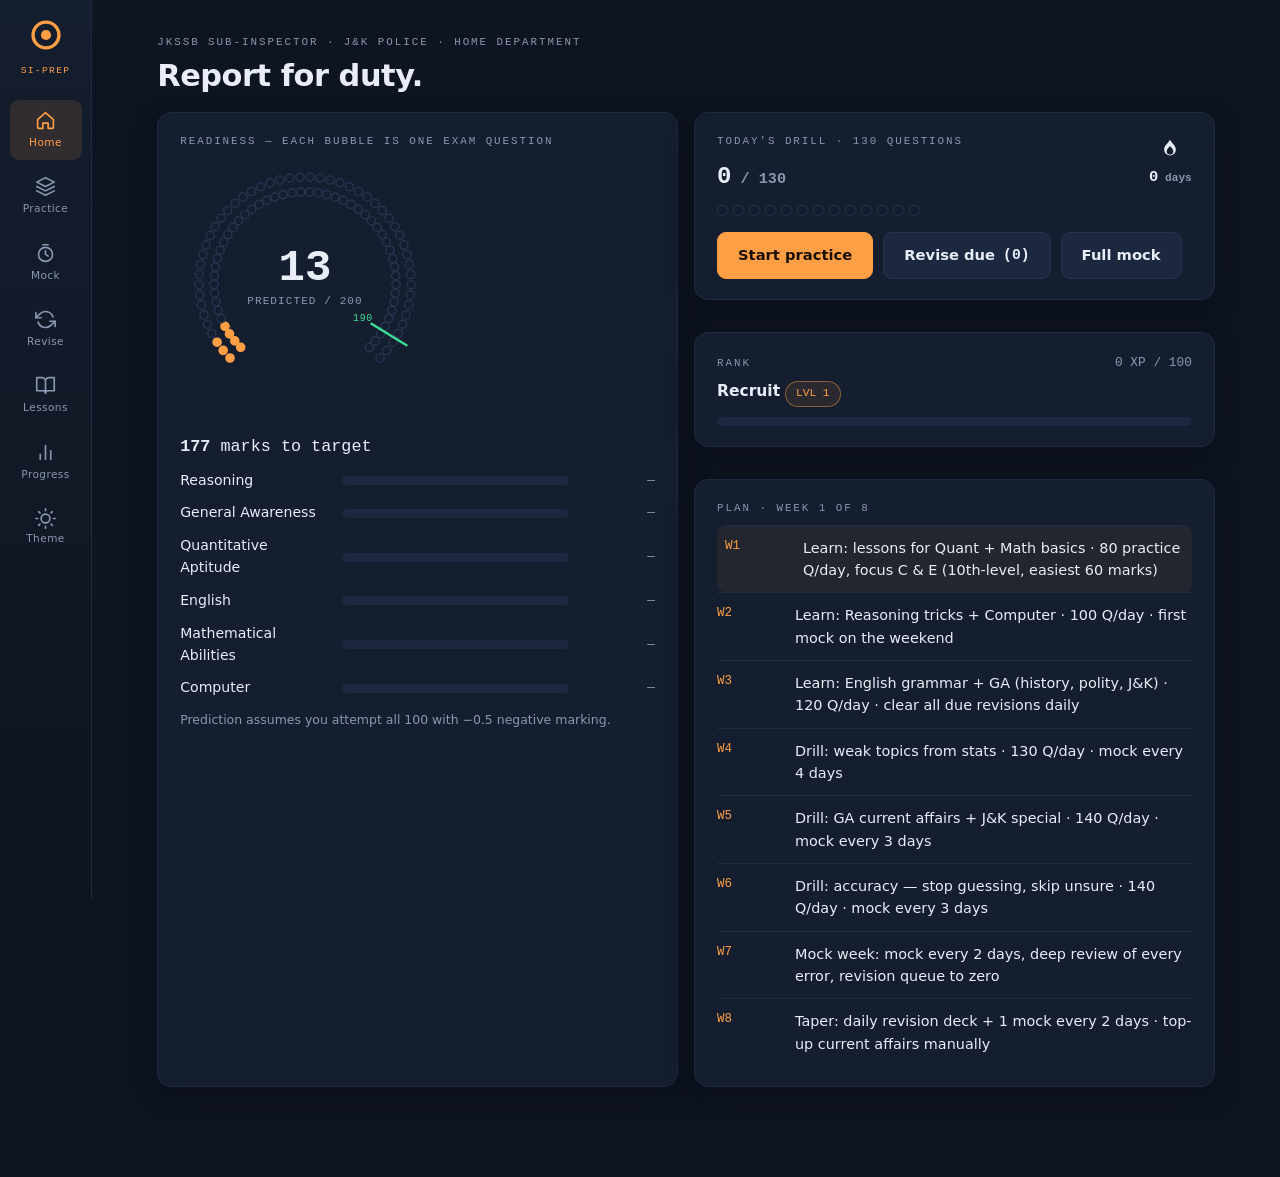
==== app/index.html @ d15f90d7 "feat: initialize SI-Prep exam platform with spaced-repetition engine, taxonomy-based syllabus struct" ====
<!DOCTYPE html>
<html lang="en" data-theme="dark">
<head>
<meta charset="UTF-8">
<meta name="viewport" content="width=device-width, initial-scale=1.0">
<title>SI-Prep · JKSSB Sub-Inspector Trainer</title>
<link rel="icon" href="data:image/svg+xml,<svg xmlns='http://www.w3.org/2000/svg' viewBox='0 0 100 100'><circle cx='50' cy='50' r='40' fill='none' stroke='%23FF9F45' stroke-width='12'/><circle cx='50' cy='50' r='16' fill='%23FF9F45'/></svg>">
<link rel="stylesheet" href="css/app.css">
</head>
<body>

<div id="app-root">
  <!-- Left rail (desktop) / bottom bar (mobile) -->
  <nav id="rail" aria-label="Main">
    <div class="rail-brand" title="SI-Prep">
      <svg viewBox="0 0 100 100" class="brand-mark" aria-hidden="true">
        <circle cx="50" cy="50" r="38" fill="none" stroke="currentColor" stroke-width="10"/>
        <circle cx="50" cy="50" r="15" fill="currentColor"/>
      </svg>
      <span class="rail-brand-name">SI-Prep</span>
    </div>
    <a href="#/" data-nav="dash" class="rail-link" aria-label="Dashboard">
      <svg viewBox="0 0 24 24"><path d="M3 11 12 3l9 8v9a1 1 0 0 1-1 1h-5v-6h-6v6H4a1 1 0 0 1-1-1z"/></svg>
      <span>Home</span>
    </a>
    <a href="#/practice" data-nav="practice" class="rail-link" aria-label="Practice">
      <svg viewBox="0 0 24 24"><path d="M12 2 2 7l10 5 10-5zM2 17l10 5 10-5M2 12l10 5 10-5"/></svg>
      <span>Practice</span>
    </a>
    <a href="#/mock" data-nav="mock" class="rail-link" aria-label="Mock exam">
      <svg viewBox="0 0 24 24"><circle cx="12" cy="13" r="8"/><path d="M12 9v4l3 2M9 2h6"/></svg>
      <span>Mock</span>
    </a>
    <a href="#/revise" data-nav="revise" class="rail-link" aria-label="Revise">
      <svg viewBox="0 0 24 24"><path d="M1 4v6h6M23 20v-6h-6"/><path d="M20.5 9A9 9 0 0 0 5.6 5.6L1 10m22 4-4.6 4.4A9 9 0 0 1 3.5 15"/></svg>
      <span>Revise</span>
      <em id="rail-due-badge" class="rail-badge" hidden></em>
    </a>
    <a href="#/lessons" data-nav="lessons" class="rail-link" aria-label="Lessons">
      <svg viewBox="0 0 24 24"><path d="M2 3h6a4 4 0 0 1 4 4v14a3 3 0 0 0-3-3H2zM22 3h-6a4 4 0 0 0-4 4v14a3 3 0 0 1 3-3h7z"/></svg>
      <span>Lessons</span>
    </a>
    <a href="#/stats" data-nav="stats" class="rail-link" aria-label="Progress">
      <svg viewBox="0 0 24 24"><path d="M18 20V10M12 20V4M6 20v-6"/></svg>
      <span>Progress</span>
    </a>
    <button id="theme-toggle" class="rail-link rail-btn" aria-label="Toggle theme">
      <svg viewBox="0 0 24 24"><circle cx="12" cy="12" r="5"/><path d="M12 1v2m0 18v2M4.2 4.2l1.4 1.4m12.8 12.8 1.4 1.4M1 12h2m18 0h2M4.2 19.8l1.4-1.4M18.4 5.6l1.4-1.4"/></svg>
      <span>Theme</span>
    </button>
  </nav>

  <main id="view" tabindex="-1"></main>
</div>

<div id="toast-holder" aria-live="polite"></div>

<!-- Data (question banks register into window.BANK) -->
<script src="data/taxonomy.js"></script>
<script src="data/bank-reasoning.js"></script>
<script src="data/bank-ga.js"></script>
<script src="data/bank-quant.js"></script>
<script src="data/bank-english.js"></script>
<script src="data/bank-math.js"></script>
<script src="data/bank-computer.js"></script>
<script src="data/lessons-data.js"></script>

<!-- Core -->
<script src="js/store.js"></script>
<script src="js/srs.js"></script>
<script src="js/gamify.js"></script>
<script src="js/engine.js"></script>

<!-- Views -->
<script src="js/views/dashboard.js"></script>
<script src="js/views/practice.js"></script>
<script src="js/views/mock.js"></script>
<script src="js/views/revise.js"></script>
<script src="js/views/lessons.js"></script>
<script src="js/views/stats.js"></script>

<script src="js/app.js"></script>
</body>
</html>
---- app/css/app.css ----
/* ============================================================
   SI-Prep · Ink & Carbon design system
   Dark-first. Accents are functional: green=correct, red=negative,
   blue=info, chinar amber=energy/brand. Mono for every number.
   ============================================================ */

:root {
  --bg: #0E1420;
  --surface: #151E2E;
  --surface2: #1C2740;
  --line: #263450;
  --line-soft: #1E2A42;
  --text: #E8EDF7;
  --muted: #8A97B0;
  --faint: #5A6785;

  --key: #3DDC97;          /* answer-key green — correct */
  --key-dim: #1E5C46;
  --ink: #5B8DEF;          /* ballpoint blue — info */
  --ink-dim: #27406e;
  --chinar: #FF9F45;       /* chinar amber — brand / streak / XP */
  --chinar-deep: #E2801F;
  --neg: #F25767;          /* red ink — wrong / −0.5 */
  --neg-dim: #6b2833;
  --gold: #FFD166;

  --r: 14px;
  --r-sm: 9px;
  --shadow: 0 8px 28px rgba(4, 8, 18, .45);
  --font-body: "Segoe UI Variable Text", "Segoe UI", system-ui, -apple-system, sans-serif;
  --font-display: "Segoe UI Variable Display", "Segoe UI", system-ui, sans-serif;
  --font-mono: "Cascadia Mono", "Consolas", ui-monospace, monospace;
}

[data-theme="light"] {
  --bg: #F2F4F9;
  --surface: #FFFFFF;
  --surface2: #EDF0F7;
  --line: #D5DCEA;
  --line-soft: #E3E8F2;
  --text: #16202F;
  --muted: #5B6880;
  --faint: #93A0B8;
  --key: #0FA36B;
  --key-dim: #C9EEDD;
  --ink: #3567D6;
  --ink-dim: #D7E2F9;
  --chinar: #E2801F;
  --chinar-deep: #C56A0F;
  --neg: #D63A4C;
  --neg-dim: #F8D9DD;
  --gold: #C79A2A;
  --shadow: 0 8px 24px rgba(30, 45, 80, .10);
}

* { box-sizing: border-box; }
html { scroll-behavior: smooth; }
body {
  margin: 0;
  background: var(--bg);
  color: var(--text);
  font-family: var(--font-body);
  font-size: 15.5px;
  line-height: 1.55;
  -webkit-font-smoothing: antialiased;
}

h1, h2, h3 { font-family: var(--font-display); line-height: 1.15; margin: 0 0 .4em; }
h1 { font-size: 1.9rem; font-weight: 750; letter-spacing: -.015em; }
h2 { font-size: 1.35rem; font-weight: 700; letter-spacing: -.01em; }
h3 { font-size: 1.02rem; font-weight: 650; }
p  { margin: 0 0 .8em; }
a  { color: var(--ink); text-decoration: none; }
button { font-family: inherit; }

/* Numbers always mono — marks, timers, ids */
.num, .mono { font-family: var(--font-mono); font-variant-numeric: tabular-nums; }

/* Eyebrow — stencil label like an admit card field */
.eyebrow {
  font-family: var(--font-mono);
  font-size: .68rem;
  letter-spacing: .18em;
  text-transform: uppercase;
  color: var(--muted);
  display: block;
  margin-bottom: .5rem;
}

/* ============ layout: rail + view ============ */
#app-root { display: grid; grid-template-columns: 92px 1fr; min-height: 100vh; }

#rail {
  position: sticky; top: 0; height: 100vh;
  display: flex; flex-direction: column; align-items: center;
  gap: 6px; padding: 18px 10px;
  border-right: 1px solid var(--line-soft);
  background: linear-gradient(180deg, var(--surface) 0%, var(--bg) 100%);
  z-index: 40;
}
.rail-brand { color: var(--chinar); margin-bottom: 14px; text-align: center; }
.brand-mark { width: 34px; height: 34px; display: block; margin: 0 auto 4px; }
.rail-brand-name { font-family: var(--font-mono); font-size: .6rem; letter-spacing: .14em; text-transform: uppercase; }

.rail-link {
  position: relative;
  display: flex; flex-direction: column; align-items: center; gap: 3px;
  width: 72px; padding: 10px 4px;
  border-radius: var(--r-sm);
  color: var(--muted); font-size: .66rem; letter-spacing: .04em;
  border: none; background: none; cursor: pointer;
  transition: color .18s, background .18s;
}
.rail-link svg { width: 21px; height: 21px; fill: none; stroke: currentColor; stroke-width: 1.9; stroke-linecap: round; stroke-linejoin: round; }
.rail-link:hover { color: var(--text); background: var(--surface2); }
.rail-link.active { color: var(--chinar); background: color-mix(in srgb, var(--chinar) 12%, transparent); }
.rail-badge[hidden] { display: none; }
.rail-badge {
  position: absolute; top: 4px; right: 10px;
  min-width: 17px; height: 17px; padding: 0 4px;
  border-radius: 9px; background: var(--neg); color: #fff;
  font-family: var(--font-mono); font-size: .62rem; font-style: normal;
  display: flex; align-items: center; justify-content: center;
}

#view { padding: 34px clamp(18px, 4vw, 52px) 90px; max-width: 1160px; width: 100%; margin: 0 auto; }
#view:focus { outline: none; }

/* ============ cards & shared ============ */
.card {
  background: var(--surface);
  border: 1px solid var(--line-soft);
  border-radius: var(--r);
  padding: 20px 22px;
  box-shadow: var(--shadow);
}
.card + .card { margin-top: 16px; }

.grid { display: grid; gap: 16px; }
.grid-2 { grid-template-columns: repeat(auto-fit, minmax(300px, 1fr)); }
.grid-3 { grid-template-columns: repeat(auto-fit, minmax(230px, 1fr)); }

.btn {
  display: inline-flex; align-items: center; justify-content: center; gap: 8px;
  padding: 11px 20px; border-radius: var(--r-sm);
  border: 1px solid var(--line); background: var(--surface2); color: var(--text);
  font-size: .92rem; font-weight: 600; cursor: pointer;
  transition: transform .12s, background .15s, border-color .15s;
}
.btn:hover { transform: translateY(-1px); border-color: var(--faint); }
.btn:active { transform: translateY(0); }
.btn-primary { background: var(--chinar); border-color: var(--chinar); color: #1a1005; }
.btn-primary:hover { background: var(--chinar-deep); border-color: var(--chinar-deep); }
.btn-ink { background: var(--ink); border-color: var(--ink); color: #fff; }
.btn-ghost { background: transparent; }
.btn[disabled] { opacity: .45; cursor: not-allowed; transform: none; }
.btn-sm { padding: 7px 13px; font-size: .8rem; }

:focus-visible { outline: 2px solid var(--chinar); outline-offset: 2px; border-radius: 4px; }

/* chips */
.chip {
  display: inline-flex; align-items: center; gap: 6px;
  font-family: var(--font-mono); font-size: .7rem;
  padding: 3px 10px; border-radius: 20px;
  border: 1px solid var(--line); color: var(--muted);
}
.chip-key   { color: var(--key);   border-color: color-mix(in srgb, var(--key) 45%, transparent);   background: color-mix(in srgb, var(--key) 9%, transparent); }
.chip-neg   { color: var(--neg);   border-color: color-mix(in srgb, var(--neg) 45%, transparent);   background: color-mix(in srgb, var(--neg) 9%, transparent); }
.chip-ink   { color: var(--ink);   border-color: color-mix(in srgb, var(--ink) 45%, transparent);   background: color-mix(in srgb, var(--ink) 9%, transparent); }
.chip-amber { color: var(--chinar); border-color: color-mix(in srgb, var(--chinar) 45%, transparent); background: color-mix(in srgb, var(--chinar) 9%, transparent); }

/* ============ OMR bubble language ============ */
/* bubble row = progress bar made of exam bubbles */
.bubble-row { display: flex; flex-wrap: wrap; gap: 5px; }
.bubble {
  width: 11px; height: 11px; border-radius: 50%;
  border: 1.6px solid var(--line);
  background: transparent;
  transition: background .25s, border-color .25s;
}
.bubble.fill { background: var(--chinar); border-color: var(--chinar); }
.bubble.fill-key { background: var(--key); border-color: var(--key); }
.bubble.fill-neg { background: var(--neg); border-color: var(--neg); }

/* ============ Readiness dial (signature) ============ */
.dial-wrap { display: flex; gap: 26px; align-items: center; flex-wrap: wrap; }
.dial-svg { width: 250px; height: 250px; flex: 0 0 auto; }
.dial-svg .db { fill: transparent; stroke: var(--line); stroke-width: 1.4; transition: fill .3s, stroke .3s; }
.dial-svg .db.on { fill: var(--chinar); stroke: var(--chinar); }
.dial-svg .db.on.zone-key { fill: var(--key); stroke: var(--key); }
.dial-center-num { font-family: var(--font-mono); font-size: 44px; font-weight: 700; fill: var(--text); }
.dial-center-sub { font-family: var(--font-mono); font-size: 11px; fill: var(--muted); letter-spacing: .1em; }
.dial-target-line { stroke: var(--key); stroke-width: 2.5; stroke-linecap: round; }
.dial-target-text { font-family: var(--font-mono); font-size: 10px; fill: var(--key); letter-spacing: .06em; }

.dial-side { flex: 1; min-width: 220px; }
.dial-side .big { font-family: var(--font-mono); font-size: 1.05rem; }

/* ============ quiz ============ */
.q-stem { font-size: 1.06rem; font-weight: 550; margin: 6px 0 18px; white-space: pre-wrap; }
.q-meta { display: flex; gap: 8px; align-items: center; flex-wrap: wrap; margin-bottom: 4px; }

.opt {
  position: relative;
  display: flex; align-items: flex-start; gap: 13px;
  width: 100%; text-align: left;
  padding: 13px 16px; margin-bottom: 10px;
  background: var(--surface2);
  border: 1.5px solid var(--line-soft);
  border-radius: var(--r-sm);
  color: var(--text); font-size: .96rem; line-height: 1.45;
  cursor: pointer;
  transition: border-color .15s, background .15s, transform .1s;
}
.opt:hover:not([disabled]) { border-color: var(--ink); }
.opt-bubble {
  flex: 0 0 auto; width: 22px; height: 22px; margin-top: 1px;
  border-radius: 50%; border: 2px solid var(--faint);
  font-family: var(--font-mono); font-size: .68rem; font-weight: 700;
  display: flex; align-items: center; justify-content: center;
  color: var(--muted);
  transition: all .18s;
}
.opt.sel .opt-bubble { border-color: var(--ink); background: var(--ink); color: #fff; }
.opt.correct { border-color: var(--key); background: color-mix(in srgb, var(--key) 10%, var(--surface2)); }
.opt.correct .opt-bubble { border-color: var(--key); background: var(--key); color: #06281a; }
.opt.wrong { border-color: var(--neg); background: color-mix(in srgb, var(--neg) 9%, var(--surface2)); animation: shake .3s; }
.opt.wrong .opt-bubble { border-color: var(--neg); background: var(--neg); color: #fff; }
.opt[disabled] { cursor: default; }

@keyframes shake { 0%,100%{transform:translateX(0)} 25%{transform:translateX(-4px)} 65%{transform:translateX(4px)} }

/* −0.5 floater: negative marking made visible */
.neg-float {
  position: absolute; right: 14px; top: 8px;
  font-family: var(--font-mono); font-weight: 700; font-size: .95rem;
  color: var(--neg); pointer-events: none;
  animation: floatUp 1.1s ease-out forwards;
}
.plus-float {
  position: absolute; right: 14px; top: 8px;
  font-family: var(--font-mono); font-weight: 700; font-size: .95rem;
  color: var(--key); pointer-events: none;
  animation: floatUp 1.1s ease-out forwards;
}
@keyframes floatUp {
  0% { opacity: 0; transform: translateY(6px); }
  20% { opacity: 1; }
  100% { opacity: 0; transform: translateY(-26px); }
}

.explain {
  margin-top: 14px; padding: 14px 16px;
  border-left: 3px solid var(--ink);
  background: color-mix(in srgb, var(--ink) 7%, var(--surface));
  border-radius: 0 var(--r-sm) var(--r-sm) 0;
  font-size: .92rem; color: var(--text);
  animation: fadeSlide .3s ease-out;
}
.explain b { color: var(--ink); }
@keyframes fadeSlide { from { opacity: 0; transform: translateY(5px);} to { opacity: 1; transform: none; } }

/* quiz header bar */
.quiz-top {
  display: flex; align-items: center; justify-content: space-between;
  gap: 12px; margin-bottom: 18px; flex-wrap: wrap;
}
.quiz-progress { flex: 1; min-width: 130px; }

/* ============ mock / OMR palette ============ */
.mock-layout { display: grid; grid-template-columns: 1fr 236px; gap: 18px; align-items: start; }
.omr-panel { position: sticky; top: 18px; }
.omr-grid { display: grid; grid-template-columns: repeat(5, 1fr); gap: 7px; margin-top: 10px; }
.omr-cell {
  aspect-ratio: 1; border-radius: 50%;
  border: 1.6px solid var(--line);
  background: transparent; color: var(--muted);
  font-family: var(--font-mono); font-size: .66rem;
  display: flex; align-items: center; justify-content: center;
  cursor: pointer; transition: all .15s;
}
.omr-cell.answered { background: var(--key-dim); border-color: var(--key); color: var(--key); }
[data-theme="light"] .omr-cell.answered { color: #08533a; }
.omr-cell.marked { border-color: var(--chinar); color: var(--chinar); box-shadow: 0 0 0 2px color-mix(in srgb, var(--chinar) 35%, transparent); }
.omr-cell.current { border-color: var(--ink); color: var(--ink); border-width: 2.2px; }

.mock-timer {
  font-family: var(--font-mono); font-size: 1.5rem; font-weight: 700;
  letter-spacing: .04em;
}
.mock-timer.low { color: var(--neg); animation: pulse 1s infinite; }
@keyframes pulse { 50% { opacity: .55; } }

/* ============ streak flame / chinar ============ */
.streak-leaf { width: 20px; height: 20px; }
.streak-on { color: var(--chinar); }
.streak-on .streak-leaf { animation: ember 2.4s ease-in-out infinite; }
@keyframes ember { 0%,100%{ transform: scale(1);} 50%{ transform: scale(1.12);} }

/* ============ stat tiles ============ */
.tile { padding: 16px 18px; border-radius: var(--r); background: var(--surface); border: 1px solid var(--line-soft); }
.tile .t-num { font-family: var(--font-mono); font-size: 1.7rem; font-weight: 700; display: block; }
.tile .t-label { font-size: .74rem; color: var(--muted); letter-spacing: .06em; text-transform: uppercase; font-family: var(--font-mono); }

/* section accuracy bars */
.sec-row { display: grid; grid-template-columns: 150px 1fr 74px; gap: 12px; align-items: center; margin-bottom: 11px; font-size: .88rem; }
.sec-bar { height: 9px; border-radius: 5px; background: var(--surface2); overflow: hidden; position: relative; }
.sec-bar i { display: block; height: 100%; border-radius: 5px; background: var(--ink); transition: width .6s cubic-bezier(.2,.7,.3,1); }
.sec-bar i.good { background: var(--key); }
.sec-bar i.bad { background: var(--neg); }
.sec-row .num { text-align: right; color: var(--muted); font-size: .8rem; }

/* ============ lessons ============ */
.lesson-stage {
  background: var(--surface2);
  border: 1px solid var(--line-soft);
  border-radius: var(--r);
  min-height: 300px;
  display: flex; align-items: center; justify-content: center;
  padding: 22px; overflow: hidden;
}
.lesson-stage svg { max-width: 100%; height: auto; }
.lesson-caption { margin-top: 14px; font-size: .97rem; min-height: 3.2em; }
.lesson-nav { display: flex; gap: 10px; align-items: center; margin-top: 12px; }
.lesson-dots { display: flex; gap: 6px; flex: 1; justify-content: center; }
.lesson-dots .bubble { cursor: pointer; }

.draw-in { stroke-dasharray: 600; stroke-dashoffset: 600; animation: draw 1.1s ease-out forwards; }
@keyframes draw { to { stroke-dashoffset: 0; } }
.pop-in { animation: popIn .45s cubic-bezier(.2,.9,.35,1.3) both; }
@keyframes popIn { from { opacity: 0; transform: scale(.6);} to { opacity: 1; transform: scale(1);} }
.fade-step { animation: fadeSlide .5s ease-out both; }

/* ============ toast ============ */
#toast-holder { position: fixed; bottom: 22px; left: 50%; transform: translateX(-50%); z-index: 90; display: flex; flex-direction: column; gap: 8px; align-items: center; }
.toast {
  background: var(--surface2); border: 1px solid var(--line);
  color: var(--text); border-radius: 30px; padding: 10px 22px;
  font-size: .88rem; box-shadow: var(--shadow);
  animation: toastIn .3s ease-out;
  display: flex; gap: 9px; align-items: center;
}
.toast .xp { color: var(--chinar); font-family: var(--font-mono); font-weight: 700; }
@keyframes toastIn { from { opacity: 0; transform: translateY(12px);} to { opacity: 1; transform: none; } }
.toast.out { opacity: 0; transition: opacity .4s; }

/* badge unlock */
.badge-pop {
  position: fixed; inset: 0; z-index: 95;
  display: flex; align-items: center; justify-content: center;
  background: rgba(5, 9, 18, .66); backdrop-filter: blur(3px);
}
.badge-pop-card {
  background: var(--surface); border: 1px solid var(--chinar);
  border-radius: var(--r); padding: 34px 44px; text-align: center;
  animation: popIn .5s cubic-bezier(.2,.9,.35,1.3);
  box-shadow: 0 0 60px color-mix(in srgb, var(--chinar) 30%, transparent);
}
.badge-pop-card .b-icon { font-size: 3rem; }

/* result verdict */
.verdict-score { font-family: var(--font-mono); font-size: 3.4rem; font-weight: 700; letter-spacing: -.02em; line-height: 1; }
.verdict-score small { font-size: 1.1rem; color: var(--muted); font-weight: 400; }

/* review list */
.review-q { border-top: 1px solid var(--line-soft); padding: 14px 2px; }
.review-q .rq-head { display: flex; gap: 9px; align-items: baseline; font-size: .85rem; }

/* planner */
.plan-week { display: grid; grid-template-columns: 64px 1fr; gap: 14px; padding: 11px 0; border-top: 1px solid var(--line-soft); font-size: .9rem; }
.plan-week .w-tag { font-family: var(--font-mono); color: var(--chinar); font-size: .78rem; }
.plan-week.now { background: color-mix(in srgb, var(--chinar) 6%, transparent); border-radius: var(--r-sm); padding-left: 8px; }

/* table-ish list */
.list-row { display: flex; justify-content: space-between; gap: 10px; padding: 9px 2px; border-top: 1px solid var(--line-soft); font-size: .9rem; align-items: center; }
.list-row:first-child { border-top: none; }

/* ============ responsive ============ */
@media (max-width: 860px) {
  #app-root { grid-template-columns: 1fr; }
  #rail {
    position: fixed; top: auto; bottom: 0; left: 0; right: 0;
    height: 62px; flex-direction: row; justify-content: space-around;
    padding: 4px 6px; border-right: none; border-top: 1px solid var(--line-soft);
    background: var(--surface);
  }
  .rail-brand, .rail-link span { display: none; }
  .rail-link { width: auto; padding: 10px 12px; }
  .rail-badge { top: 2px; right: 2px; }
  #view { padding: 22px 14px 100px; }
  .mock-layout { grid-template-columns: 1fr; }
  .omr-panel { position: static; order: -1; }
  .omr-grid { grid-template-columns: repeat(10, 1fr); }
  .dial-svg { width: 200px; height: 200px; margin: 0 auto; }
  .dial-wrap { justify-content: center; text-align: center; }
  .sec-row { grid-template-columns: 104px 1fr 60px; font-size: .8rem; }
}

@media (prefers-reduced-motion: reduce) {
  *, *::before, *::after { animation-duration: .01ms !important; animation-iteration-count: 1 !important; transition-duration: .01ms !important; }
}
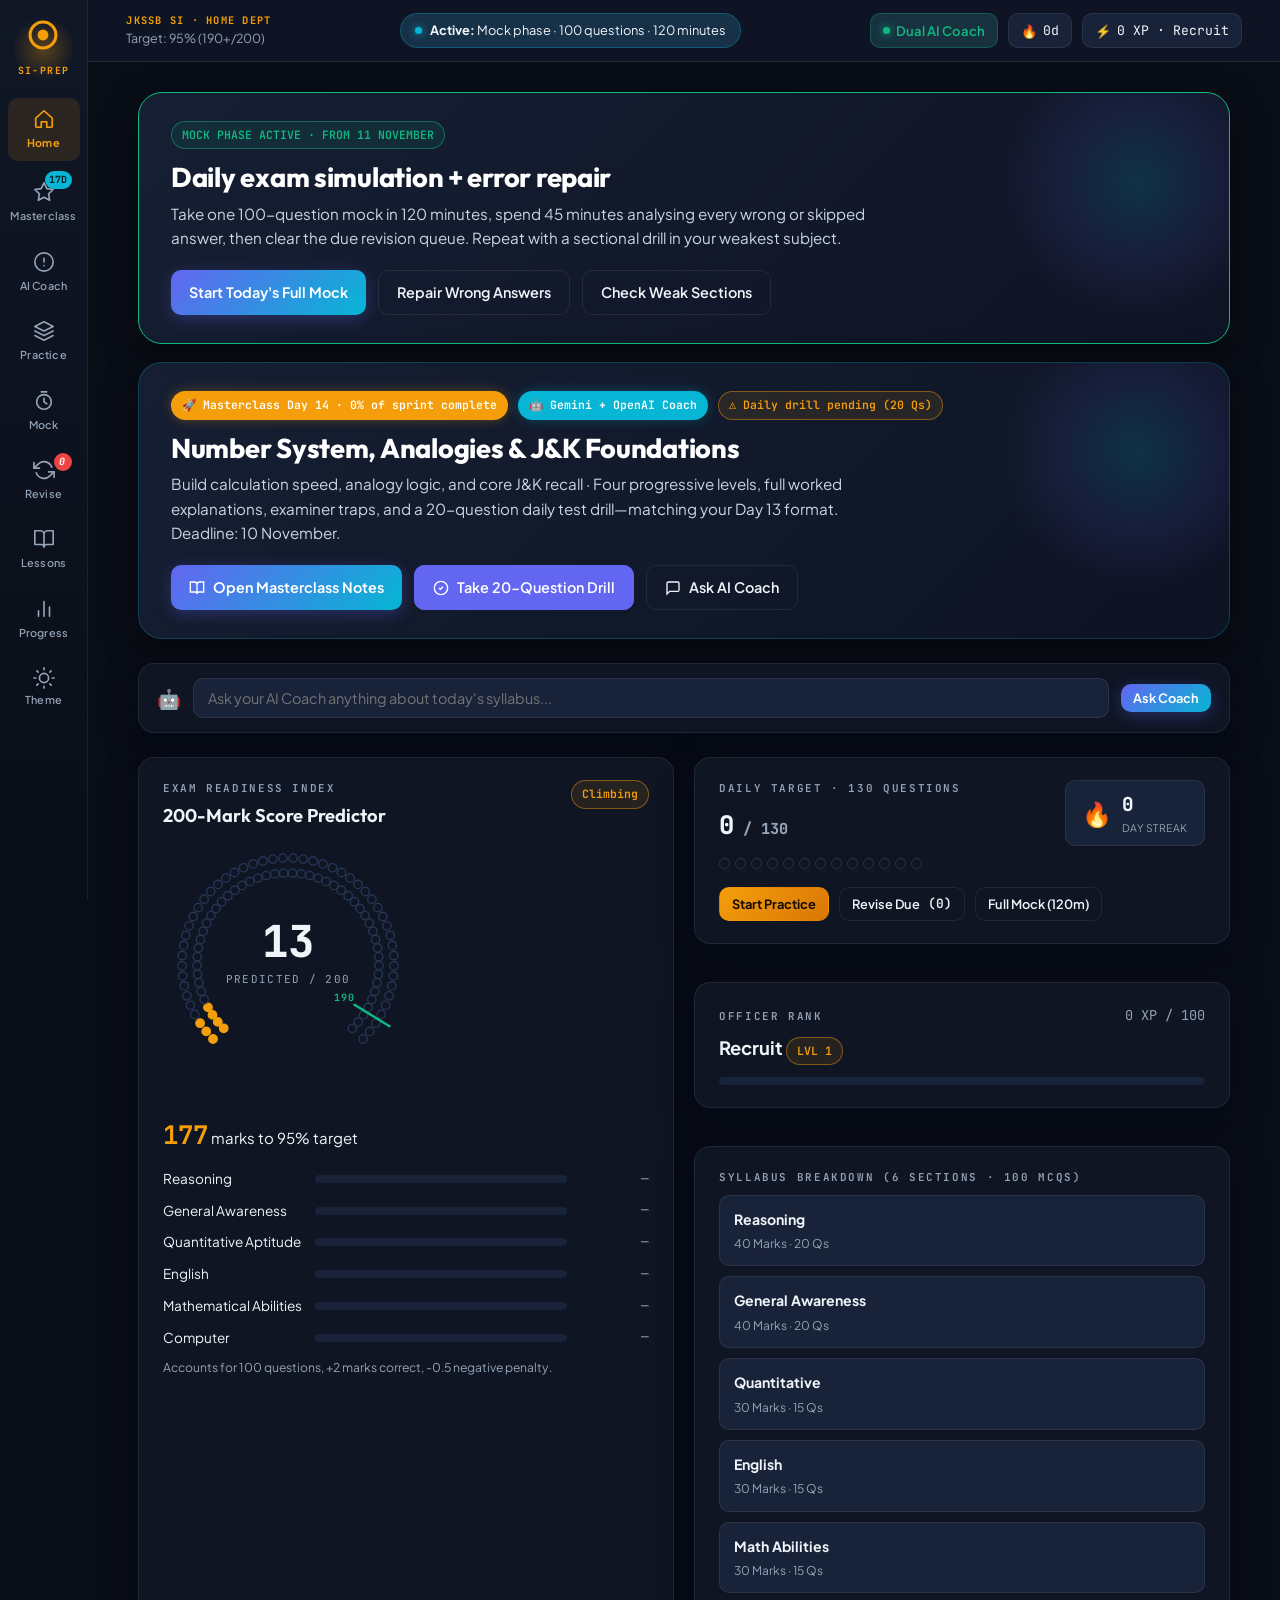
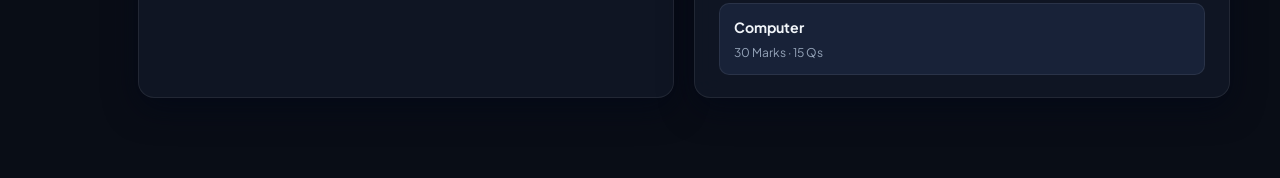
==== commit ff73f5f6: "feat: initialize app with core exam practice views, AI coach, and server setup" ====
--- a/app/index.html
+++ b/app/index.html
@@ -3,54 +3,110 @@
 <head>
 <meta charset="UTF-8">
 <meta name="viewport" content="width=device-width, initial-scale=1.0">
-<title>SI-Prep · JKSSB Sub-Inspector Trainer</title>
+<title>SI-Prep · JKSSB Sub-Inspector Syllabus Mission</title>
 <link rel="icon" href="data:image/svg+xml,<svg xmlns='http://www.w3.org/2000/svg' viewBox='0 0 100 100'><circle cx='50' cy='50' r='40' fill='none' stroke='%23FF9F45' stroke-width='12'/><circle cx='50' cy='50' r='16' fill='%23FF9F45'/></svg>">
+
+<!-- Modern Typography: Outfit (Headings), Plus Jakarta Sans (Body), JetBrains Mono (Numbers/Code) -->
+<link rel="preconnect" href="https://fonts.googleapis.com">
+<link rel="preconnect" href="https://fonts.gstatic.com" crossorigin>
+<link href="https://fonts.googleapis.com/css2?family=JetBrains+Mono:wght@400;500;600;700&family=Outfit:wght@500;600;700;800&family=Plus+Jakarta+Sans:wght@400;500;600;700&display=swap" rel="stylesheet">
+
 <link rel="stylesheet" href="css/app.css">
 </head>
 <body>
 
 <div id="app-root">
   <!-- Left rail (desktop) / bottom bar (mobile) -->
-  <nav id="rail" aria-label="Main">
-    <div class="rail-brand" title="SI-Prep">
+  <nav id="rail" aria-label="Main Navigation">
+    <div class="rail-brand" title="SI-Prep Exam OS">
+      <div class="brand-glow"></div>
       <svg viewBox="0 0 100 100" class="brand-mark" aria-hidden="true">
-        <circle cx="50" cy="50" r="38" fill="none" stroke="currentColor" stroke-width="10"/>
-        <circle cx="50" cy="50" r="15" fill="currentColor"/>
+        <circle cx="50" cy="50" r="38" fill="none" stroke="currentColor" stroke-width="9"/>
+        <circle cx="50" cy="50" r="16" fill="currentColor"/>
       </svg>
       <span class="rail-brand-name">SI-Prep</span>
     </div>
+
     <a href="#/" data-nav="dash" class="rail-link" aria-label="Dashboard">
       <svg viewBox="0 0 24 24"><path d="M3 11 12 3l9 8v9a1 1 0 0 1-1 1h-5v-6h-6v6H4a1 1 0 0 1-1-1z"/></svg>
       <span>Home</span>
     </a>
+
+    <a href="#/masterclass" data-nav="masterclass" class="rail-link rail-link-star" aria-label="Masterclass Hub">
+      <div class="star-glow"></div>
+      <svg viewBox="0 0 24 24"><path d="M12 2l3.09 6.26L22 9.27l-5 4.87 1.18 6.88L12 17.77l-6.18 3.25L7 14.14 2 9.27l6.91-1.01L12 2z"/></svg>
+      <span>Masterclass</span>
+      <span class="rail-badge rail-badge-cyan">17D</span>
+    </a>
+
+    <a href="#/ai-coach" data-nav="ai_coach" class="rail-link rail-link-ai" aria-label="AI Exam Coach">
+      <svg viewBox="0 0 24 24"><path d="M12 2a10 10 0 1 0 10 10A10 10 0 0 0 12 2Z"/><path d="M12 8v4M12 16h.01"/></svg>
+      <span>AI Coach</span>
+    </a>
+
     <a href="#/practice" data-nav="practice" class="rail-link" aria-label="Practice">
       <svg viewBox="0 0 24 24"><path d="M12 2 2 7l10 5 10-5zM2 17l10 5 10-5M2 12l10 5 10-5"/></svg>
       <span>Practice</span>
     </a>
+
     <a href="#/mock" data-nav="mock" class="rail-link" aria-label="Mock exam">
       <svg viewBox="0 0 24 24"><circle cx="12" cy="13" r="8"/><path d="M12 9v4l3 2M9 2h6"/></svg>
       <span>Mock</span>
     </a>
+
     <a href="#/revise" data-nav="revise" class="rail-link" aria-label="Revise">
       <svg viewBox="0 0 24 24"><path d="M1 4v6h6M23 20v-6h-6"/><path d="M20.5 9A9 9 0 0 0 5.6 5.6L1 10m22 4-4.6 4.4A9 9 0 0 1 3.5 15"/></svg>
       <span>Revise</span>
       <em id="rail-due-badge" class="rail-badge" hidden></em>
     </a>
+
     <a href="#/lessons" data-nav="lessons" class="rail-link" aria-label="Lessons">
       <svg viewBox="0 0 24 24"><path d="M2 3h6a4 4 0 0 1 4 4v14a3 3 0 0 0-3-3H2zM22 3h-6a4 4 0 0 0-4 4v14a3 3 0 0 1 3-3h7z"/></svg>
       <span>Lessons</span>
     </a>
+
     <a href="#/stats" data-nav="stats" class="rail-link" aria-label="Progress">
       <svg viewBox="0 0 24 24"><path d="M18 20V10M12 20V4M6 20v-6"/></svg>
       <span>Progress</span>
     </a>
+
     <button id="theme-toggle" class="rail-link rail-btn" aria-label="Toggle theme">
       <svg viewBox="0 0 24 24"><circle cx="12" cy="12" r="5"/><path d="M12 1v2m0 18v2M4.2 4.2l1.4 1.4m12.8 12.8 1.4 1.4M1 12h2m18 0h2M4.2 19.8l1.4-1.4M18.4 5.6l1.4-1.4"/></svg>
       <span>Theme</span>
     </button>
   </nav>
 
-  <main id="view" tabindex="-1"></main>
+  <!-- Main View Container with Top Status Bar -->
+  <div id="content-pane">
+    <header id="topbar">
+      <div class="topbar-left">
+        <span class="topbar-tag">JKSSB SI · HOME DEPT</span>
+        <span class="topbar-sub">Target: 95% (190+/200)</span>
+      </div>
+      <div class="topbar-center">
+        <a href="#/masterclass" class="topbar-pill">
+          <span class="pill-dot"></span>
+          <span id="top-active-plan"><b>Active:</b> 17-day syllabus mission · Deadline 10 November</span>
+        </a>
+      </div>
+      <div class="topbar-right">
+        <a href="#/ai-coach" class="topbar-badge badge-ai" title="Gemini and OpenAI exam coach">
+          <span class="badge-dot-green"></span>
+          <span>Dual AI Coach</span>
+        </a>
+        <div class="topbar-badge" title="Daily study streak">
+          <span class="flame">🔥</span>
+          <span id="top-streak-count" class="num">1d</span>
+        </div>
+        <div class="topbar-badge" title="Total XP & Rank">
+          <span class="bolt">⚡</span>
+          <span id="top-xp-count" class="num">0 XP · Recruit</span>
+        </div>
+      </div>
+    </header>
+
+    <main id="view" tabindex="-1"></main>
+  </div>
 </div>
 
 <div id="toast-holder" aria-live="polite"></div>
@@ -64,21 +120,26 @@
 <script src="data/bank-math.js"></script>
 <script src="data/bank-computer.js"></script>
 <script src="data/lessons-data.js"></script>
+<script src="data/study-plan.js?v=3"></script>
 
-<!-- Core -->
-<script src="js/store.js"></script>
-<script src="js/srs.js"></script>
-<script src="js/gamify.js"></script>
-<script src="js/engine.js"></script>
+<!-- Core Engines -->
+<script src="js/store.js?v=2"></script>
+<script src="js/srs.js?v=2"></script>
+<script src="js/gamify.js?v=2"></script>
+<script src="js/engine.js?v=2"></script>
+<script src="js/masterclass.js?v=2"></script>
+<script src="js/ai_coach.js?v=2"></script>
 
 <!-- Views -->
-<script src="js/views/dashboard.js"></script>
-<script src="js/views/practice.js"></script>
-<script src="js/views/mock.js"></script>
-<script src="js/views/revise.js"></script>
-<script src="js/views/lessons.js"></script>
-<script src="js/views/stats.js"></script>
+<script src="js/views/dashboard.js?v=2"></script>
+<script src="js/views/masterclass.js?v=2"></script>
+<script src="js/views/ai_coach.js?v=2"></script>
+<script src="js/views/practice.js?v=2"></script>
+<script src="js/views/mock.js?v=2"></script>
+<script src="js/views/revise.js?v=2"></script>
+<script src="js/views/lessons.js?v=2"></script>
+<script src="js/views/stats.js?v=2"></script>
 
-<script src="js/app.js"></script>
+<script src="js/app.js?v=2"></script>
 </body>
 </html>
--- a/app/css/app.css
+++ b/app/css/app.css
@@ -1,56 +1,90 @@
 /* ============================================================
-   SI-Prep · Ink & Carbon design system
-   Dark-first. Accents are functional: green=correct, red=negative,
-   blue=info, chinar amber=energy/brand. Mono for every number.
+   SI-Prep & Gemini Study Studio · Ink, Carbon & Cyber Neon Design System
+   Designed for JKSSB Sub-Inspector Aspirants
    ============================================================ */
 
 :root {
-  --bg: #0E1420;
-  --surface: #151E2E;
-  --surface2: #1C2740;
-  --line: #263450;
-  --line-soft: #1E2A42;
-  --text: #E8EDF7;
-  --muted: #8A97B0;
-  --faint: #5A6785;
-
-  --key: #3DDC97;          /* answer-key green — correct */
-  --key-dim: #1E5C46;
-  --ink: #5B8DEF;          /* ballpoint blue — info */
-  --ink-dim: #27406e;
-  --chinar: #FF9F45;       /* chinar amber — brand / streak / XP */
-  --chinar-deep: #E2801F;
-  --neg: #F25767;          /* red ink — wrong / −0.5 */
-  --neg-dim: #6b2833;
-  --gold: #FFD166;
-
-  --r: 14px;
-  --r-sm: 9px;
-  --shadow: 0 8px 28px rgba(4, 8, 18, .45);
-  --font-body: "Segoe UI Variable Text", "Segoe UI", system-ui, -apple-system, sans-serif;
-  --font-display: "Segoe UI Variable Display", "Segoe UI", system-ui, sans-serif;
-  --font-mono: "Cascadia Mono", "Consolas", ui-monospace, monospace;
+  --bg: #090D16;
+  --surface: #101726;
+  --surface2: #182238;
+  --surface3: #222E4A;
+  --line: #263554;
+  --line-soft: #1B263C;
+  --border: rgba(255, 255, 255, 0.08);
+  --border-active: rgba(99, 102, 241, 0.4);
+
+  --text: #F1F5F9;
+  --muted: #94A3B8;
+  --faint: #64748B;
+
+  --key: #10B981;          /* Emerald correct / high readiness */
+  --key-glow: rgba(16, 185, 129, 0.25);
+  --key-dim: #064E3B;
+
+  --ink: #6366F1;          /* Indigo AI & core accent */
+  --ink-glow: rgba(99, 102, 241, 0.3);
+  --ink-dim: #312E81;
+
+  --cyan: #06B6D4;         /* Cyber cyan */
+  --cyan-glow: rgba(6, 182, 212, 0.3);
+
+  --chinar: #F59E0B;       /* Amber flame / streak / XP */
+  --chinar-glow: rgba(245, 158, 11, 0.3);
+  --chinar-deep: #D97706;
+
+  --neg: #EF4444;          /* Red negative mark -0.5 */
+  --neg-glow: rgba(239, 68, 68, 0.25);
+  --neg-dim: #7F1D1D;
+
+  --gold: #FBBF24;
+
+  --r: 16px;
+  --r-sm: 10px;
+  --r-lg: 24px;
+  --shadow: 0 10px 32px rgba(2, 6, 23, 0.6);
+  --shadow-glow: 0 0 24px var(--ink-glow);
+
+  --font-body: "Plus Jakarta Sans", -apple-system, BlinkMacSystemFont, "Segoe UI", Roboto, sans-serif;
+  --font-display: "Outfit", -apple-system, BlinkMacSystemFont, "Segoe UI", Roboto, sans-serif;
+  --font-mono: "JetBrains Mono", "Cascadia Code", "Consolas", monospace;
 }
 
 [data-theme="light"] {
-  --bg: #F2F4F9;
+  --bg: #F8FAFC;
   --surface: #FFFFFF;
-  --surface2: #EDF0F7;
-  --line: #D5DCEA;
-  --line-soft: #E3E8F2;
-  --text: #16202F;
-  --muted: #5B6880;
-  --faint: #93A0B8;
-  --key: #0FA36B;
-  --key-dim: #C9EEDD;
-  --ink: #3567D6;
-  --ink-dim: #D7E2F9;
-  --chinar: #E2801F;
-  --chinar-deep: #C56A0F;
-  --neg: #D63A4C;
-  --neg-dim: #F8D9DD;
-  --gold: #C79A2A;
-  --shadow: 0 8px 24px rgba(30, 45, 80, .10);
+  --surface2: #F1F5F9;
+  --surface3: #E2E8F0;
+  --line: #CBD5E1;
+  --line-soft: #E2E8F0;
+  --border: rgba(0, 0, 0, 0.08);
+  --border-active: rgba(99, 102, 241, 0.4);
+
+  --text: #0F172A;
+  --muted: #64748B;
+  --faint: #94A3B8;
+
+  --key: #059669;
+  --key-glow: rgba(5, 150, 105, 0.15);
+  --key-dim: #D1FAE5;
+
+  --ink: #4F46E5;
+  --ink-glow: rgba(79, 70, 229, 0.15);
+  --ink-dim: #EEF2FF;
+
+  --cyan: #0891B2;
+  --cyan-glow: rgba(8, 145, 178, 0.15);
+
+  --chinar: #D97706;
+  --chinar-glow: rgba(217, 119, 6, 0.15);
+  --chinar-deep: #B45309;
+
+  --neg: #DC2626;
+  --neg-glow: rgba(220, 38, 38, 0.15);
+  --neg-dim: #FEE2E2;
+
+  --gold: #D97706;
+  --shadow: 0 8px 30px rgba(15, 23, 42, 0.08);
+  --shadow-glow: 0 0 20px rgba(79, 70, 229, 0.12);
 }
 
 * { box-sizing: border-box; }
@@ -60,343 +94,722 @@
   background: var(--bg);
   color: var(--text);
   font-family: var(--font-body);
-  font-size: 15.5px;
-  line-height: 1.55;
+  font-size: 15px;
+  line-height: 1.6;
   -webkit-font-smoothing: antialiased;
 }
 
-h1, h2, h3 { font-family: var(--font-display); line-height: 1.15; margin: 0 0 .4em; }
-h1 { font-size: 1.9rem; font-weight: 750; letter-spacing: -.015em; }
-h2 { font-size: 1.35rem; font-weight: 700; letter-spacing: -.01em; }
-h3 { font-size: 1.02rem; font-weight: 650; }
+h1, h2, h3, h4 { font-family: var(--font-display); line-height: 1.2; margin: 0 0 .4em; font-weight: 700; }
+h1 { font-size: 2rem; letter-spacing: -.02em; }
+h2 { font-size: 1.45rem; letter-spacing: -.01em; }
+h3 { font-size: 1.15rem; font-weight: 650; }
 p  { margin: 0 0 .8em; }
 a  { color: var(--ink); text-decoration: none; }
 button { font-family: inherit; }
 
-/* Numbers always mono — marks, timers, ids */
 .num, .mono { font-family: var(--font-mono); font-variant-numeric: tabular-nums; }
 
-/* Eyebrow — stencil label like an admit card field */
 .eyebrow {
   font-family: var(--font-mono);
   font-size: .68rem;
-  letter-spacing: .18em;
+  letter-spacing: .15em;
   text-transform: uppercase;
   color: var(--muted);
   display: block;
-  margin-bottom: .5rem;
-}
-
-/* ============ layout: rail + view ============ */
-#app-root { display: grid; grid-template-columns: 92px 1fr; min-height: 100vh; }
+  margin-bottom: .45rem;
+  font-weight: 600;
+}
+
+/* ============ LAYOUT: RAIL + CONTENT PANE ============ */
+#app-root { display: grid; grid-template-columns: 88px 1fr; min-height: 100vh; }
 
 #rail {
   position: sticky; top: 0; height: 100vh;
   display: flex; flex-direction: column; align-items: center;
-  gap: 6px; padding: 18px 10px;
-  border-right: 1px solid var(--line-soft);
+  gap: 6px; padding: 18px 8px;
+  border-right: 1px solid var(--border);
   background: linear-gradient(180deg, var(--surface) 0%, var(--bg) 100%);
   z-index: 40;
 }
-.rail-brand { color: var(--chinar); margin-bottom: 14px; text-align: center; }
+
+.rail-brand { position: relative; color: var(--chinar); margin-bottom: 12px; text-align: center; }
+.brand-glow {
+  position: absolute; inset: -4px; border-radius: 50%;
+  background: radial-gradient(circle, var(--chinar-glow) 0%, transparent 70%);
+  pointer-events: none;
+}
 .brand-mark { width: 34px; height: 34px; display: block; margin: 0 auto 4px; }
-.rail-brand-name { font-family: var(--font-mono); font-size: .6rem; letter-spacing: .14em; text-transform: uppercase; }
+.rail-brand-name { font-family: var(--font-mono); font-size: .62rem; letter-spacing: .14em; text-transform: uppercase; font-weight: 700; }
 
 .rail-link {
   position: relative;
-  display: flex; flex-direction: column; align-items: center; gap: 3px;
+  display: flex; flex-direction: column; align-items: center; gap: 4px;
   width: 72px; padding: 10px 4px;
   border-radius: var(--r-sm);
-  color: var(--muted); font-size: .66rem; letter-spacing: .04em;
+  color: var(--muted); font-size: .68rem; letter-spacing: .02em; font-weight: 550;
   border: none; background: none; cursor: pointer;
-  transition: color .18s, background .18s;
-}
-.rail-link svg { width: 21px; height: 21px; fill: none; stroke: currentColor; stroke-width: 1.9; stroke-linecap: round; stroke-linejoin: round; }
-.rail-link:hover { color: var(--text); background: var(--surface2); }
-.rail-link.active { color: var(--chinar); background: color-mix(in srgb, var(--chinar) 12%, transparent); }
-.rail-badge[hidden] { display: none; }
+  transition: all .2s ease;
+}
+.rail-link svg { width: 22px; height: 22px; fill: none; stroke: currentColor; stroke-width: 1.8; stroke-linecap: round; stroke-linejoin: round; }
+.rail-link:hover { color: var(--text); background: var(--surface2); transform: translateY(-1px); }
+.rail-link.active { color: var(--chinar); background: color-mix(in srgb, var(--chinar) 12%, transparent); font-weight: 700; }
+
+.rail-link-star.active { color: var(--cyan); background: color-mix(in srgb, var(--cyan) 14%, transparent); }
+.rail-link-ai.active { color: var(--ink); background: color-mix(in srgb, var(--ink) 14%, transparent); }
+
 .rail-badge {
-  position: absolute; top: 4px; right: 10px;
-  min-width: 17px; height: 17px; padding: 0 4px;
+  position: absolute; top: 4px; right: 8px;
+  min-width: 18px; height: 18px; padding: 0 4px;
   border-radius: 9px; background: var(--neg); color: #fff;
-  font-family: var(--font-mono); font-size: .62rem; font-style: normal;
+  font-family: var(--font-mono); font-size: .62rem; font-weight: 700;
   display: flex; align-items: center; justify-content: center;
 }
-
-#view { padding: 34px clamp(18px, 4vw, 52px) 90px; max-width: 1160px; width: 100%; margin: 0 auto; }
+.rail-badge-cyan { background: var(--cyan); color: #021e25; }
+
+/* ============ TOPBAR ============ */
+#content-pane {
+  display: flex; flex-direction: column; min-height: 100vh;
+  background: var(--bg);
+}
+
+#topbar {
+  position: sticky; top: 0; z-index: 30;
+  display: flex; align-items: center; justify-content: space-between;
+  padding: 12px clamp(16px, 3vw, 40px);
+  background: color-mix(in srgb, var(--surface) 85%, transparent);
+  backdrop-filter: blur(14px);
+  border-bottom: 1px solid var(--border);
+}
+
+.topbar-left { display: flex; flex-direction: column; }
+.topbar-tag { font-family: var(--font-mono); font-size: .65rem; font-weight: 700; color: var(--chinar); letter-spacing: .12em; }
+.topbar-sub { font-size: .78rem; color: var(--muted); }
+
+.topbar-center { display: flex; align-items: center; justify-content: center; }
+.topbar-pill {
+  display: inline-flex; align-items: center; gap: 8px;
+  padding: 6px 14px; border-radius: 20px;
+  background: color-mix(in srgb, var(--cyan) 10%, var(--surface2));
+  border: 1px solid color-mix(in srgb, var(--cyan) 30%, transparent);
+  color: var(--text); font-size: .8rem;
+  transition: all .2s;
+}
+.topbar-pill:hover { border-color: var(--cyan); transform: translateY(-1px); }
+.pill-dot { width: 7px; height: 7px; border-radius: 50%; background: var(--cyan); box-shadow: 0 0 8px var(--cyan); }
+
+.topbar-right { display: flex; align-items: center; gap: 10px; }
+.topbar-badge {
+  display: inline-flex; align-items: center; gap: 6px;
+  padding: 6px 12px; border-radius: var(--r-sm);
+  background: var(--surface2); border: 1px solid var(--border);
+  font-size: .82rem; color: var(--text);
+}
+.badge-ai {
+  background: color-mix(in srgb, var(--key) 10%, var(--surface2));
+  border-color: color-mix(in srgb, var(--key) 30%, transparent);
+  color: var(--key); font-weight: 600;
+}
+.badge-dot-green { width: 7px; height: 7px; border-radius: 50%; background: var(--key); box-shadow: 0 0 8px var(--key); }
+
+#view { padding: 30px clamp(18px, 4vw, 50px) 80px; max-width: 1200px; width: 100%; margin: 0 auto; flex: 1; }
 #view:focus { outline: none; }
 
-/* ============ cards & shared ============ */
+/* ============ CARDS & GLASSMORPHISM ============ */
 .card {
   background: var(--surface);
-  border: 1px solid var(--line-soft);
+  border: 1px solid var(--border);
   border-radius: var(--r);
-  padding: 20px 22px;
+  padding: 22px 24px;
   box-shadow: var(--shadow);
 }
-.card + .card { margin-top: 16px; }
-
-.grid { display: grid; gap: 16px; }
-.grid-2 { grid-template-columns: repeat(auto-fit, minmax(300px, 1fr)); }
-.grid-3 { grid-template-columns: repeat(auto-fit, minmax(230px, 1fr)); }
-
+.card + .card { margin-top: 18px; }
+
+.glass-card {
+  background: color-mix(in srgb, var(--surface) 88%, transparent);
+  backdrop-filter: blur(12px);
+  border: 1px solid var(--border);
+}
+
+.grid { display: grid; gap: 18px; }
+.grid-2 { grid-template-columns: repeat(auto-fit, minmax(320px, 1fr)); }
+.grid-3 { grid-template-columns: repeat(auto-fit, minmax(240px, 1fr)); }
+
+/* ============ BUTTONS ============ */
 .btn {
   display: inline-flex; align-items: center; justify-content: center; gap: 8px;
-  padding: 11px 20px; border-radius: var(--r-sm);
-  border: 1px solid var(--line); background: var(--surface2); color: var(--text);
-  font-size: .92rem; font-weight: 600; cursor: pointer;
-  transition: transform .12s, background .15s, border-color .15s;
-}
-.btn:hover { transform: translateY(-1px); border-color: var(--faint); }
+  padding: 10px 18px; border-radius: var(--r-sm);
+  border: 1px solid var(--border); background: var(--surface2); color: var(--text);
+  font-size: .9rem; font-weight: 600; cursor: pointer;
+  transition: all .16s ease;
+}
+.btn:hover { transform: translateY(-1px); border-color: var(--faint); background: var(--surface3); }
 .btn:active { transform: translateY(0); }
-.btn-primary { background: var(--chinar); border-color: var(--chinar); color: #1a1005; }
-.btn-primary:hover { background: var(--chinar-deep); border-color: var(--chinar-deep); }
+.btn-primary {
+  background: linear-gradient(135deg, var(--chinar) 0%, var(--chinar-deep) 100%);
+  border-color: transparent; color: #150d03; font-weight: 700;
+}
+.btn-primary:hover { filter: brightness(1.08); }
+
+.btn-glow {
+  background: linear-gradient(135deg, #6366F1 0%, #06B6D4 100%);
+  border: none; color: #fff; font-weight: 650;
+  box-shadow: 0 4px 16px var(--ink-glow);
+}
+.btn-glow:hover { box-shadow: 0 6px 22px var(--ink-glow); filter: brightness(1.1); }
+
 .btn-ink { background: var(--ink); border-color: var(--ink); color: #fff; }
-.btn-ghost { background: transparent; }
+.btn-ghost { background: transparent; border-color: var(--border); }
+.btn-ghost:hover { background: var(--surface2); border-color: var(--line); }
+.btn-sm { padding: 6px 12px; font-size: .8rem; }
 .btn[disabled] { opacity: .45; cursor: not-allowed; transform: none; }
-.btn-sm { padding: 7px 13px; font-size: .8rem; }
-
-:focus-visible { outline: 2px solid var(--chinar); outline-offset: 2px; border-radius: 4px; }
-
-/* chips */
+
+/* ============ CHIPS & TAGS ============ */
 .chip {
   display: inline-flex; align-items: center; gap: 6px;
-  font-family: var(--font-mono); font-size: .7rem;
-  padding: 3px 10px; border-radius: 20px;
-  border: 1px solid var(--line); color: var(--muted);
-}
-.chip-key   { color: var(--key);   border-color: color-mix(in srgb, var(--key) 45%, transparent);   background: color-mix(in srgb, var(--key) 9%, transparent); }
-.chip-neg   { color: var(--neg);   border-color: color-mix(in srgb, var(--neg) 45%, transparent);   background: color-mix(in srgb, var(--neg) 9%, transparent); }
-.chip-ink   { color: var(--ink);   border-color: color-mix(in srgb, var(--ink) 45%, transparent);   background: color-mix(in srgb, var(--ink) 9%, transparent); }
-.chip-amber { color: var(--chinar); border-color: color-mix(in srgb, var(--chinar) 45%, transparent); background: color-mix(in srgb, var(--chinar) 9%, transparent); }
-
-/* ============ OMR bubble language ============ */
-/* bubble row = progress bar made of exam bubbles */
+  font-family: var(--font-mono); font-size: .72rem; font-weight: 600;
+  padding: 4px 10px; border-radius: 20px;
+  border: 1px solid var(--border); color: var(--muted);
+}
+.chip-key   { color: var(--key);   border-color: color-mix(in srgb, var(--key) 45%, transparent);   background: color-mix(in srgb, var(--key) 10%, transparent); }
+.chip-neg   { color: var(--neg);   border-color: color-mix(in srgb, var(--neg) 45%, transparent);   background: color-mix(in srgb, var(--neg) 10%, transparent); }
+.chip-ink   { color: var(--ink);   border-color: color-mix(in srgb, var(--ink) 45%, transparent);   background: color-mix(in srgb, var(--ink) 10%, transparent); }
+.chip-amber { color: var(--chinar); border-color: color-mix(in srgb, var(--chinar) 45%, transparent); background: color-mix(in srgb, var(--chinar) 10%, transparent); }
+.chip-dim   { background: var(--surface2); color: var(--muted); border-color: var(--border); }
+
+.chip-glow-amber {
+  color: #fff; background: var(--chinar); border-color: transparent;
+  box-shadow: 0 0 12px var(--chinar-glow);
+}
+.chip-glow-cyan {
+  color: #fff; background: var(--cyan); border-color: transparent;
+  box-shadow: 0 0 12px var(--cyan-glow);
+}
+
+/* ============ VIEW HEADERS ============ */
+.view-header {
+  display: flex; justify-content: space-between; align-items: flex-start;
+  gap: 16px; margin-bottom: 24px; flex-wrap: wrap;
+}
+.view-title { font-size: 2.1rem; margin: 0 0 4px; }
+.view-subtitle { color: var(--muted); margin: 0; font-size: .95rem; }
+.view-actions { display: flex; gap: 10px; flex-wrap: wrap; }
+
+.card-header-flex { display: flex; justify-content: space-between; align-items: flex-start; gap: 14px; flex-wrap: wrap; }
+
+/* ============ MASTERCLASS HERO BANNER ============ */
+.masterclass-hero-card {
+  position: relative; overflow: hidden;
+  background: linear-gradient(135deg, rgba(24, 34, 56, 0.85) 0%, rgba(14, 20, 36, 0.95) 100%);
+  border: 1px solid rgba(6, 182, 212, 0.25);
+  border-radius: var(--r-lg);
+  padding: 28px 32px;
+  box-shadow: 0 12px 36px rgba(0, 0, 0, 0.4);
+}
+
+.lesson-shell { margin-top: 18px; }
+.reading-toolbar {
+  position: sticky; top: 70px; z-index: 12;
+  width: min(900px, 100%); margin: 22px auto 0;
+  display: flex; align-items: center; justify-content: flex-end; gap: 8px;
+  padding: 9px 12px; border: 1px solid var(--border); border-radius: 12px;
+  background: color-mix(in srgb, var(--surface) 94%, transparent);
+  backdrop-filter: blur(14px); box-shadow: 0 8px 24px rgba(0,0,0,.18);
+}
+.reading-toolbar-label { margin-right: auto; font: 700 .68rem/1 var(--font-mono); letter-spacing: .12em; color: var(--muted); }
+.research-mode-badge { padding: 5px 9px; border-radius: 999px; font: 650 .66rem/1 var(--font-body); white-space: nowrap; }
+.research-live { color: #35c88a; background: rgba(16,185,129,.12); border: 1px solid rgba(16,185,129,.28); }
+.research-saved { color: #e0a84c; background: rgba(245,158,11,.11); border: 1px solid rgba(245,158,11,.25); }
+.research-model { color: var(--muted); background: var(--surface2); border: 1px solid var(--border); }
+.reader-control {
+  border: 1px solid var(--border); border-radius: 8px; background: var(--surface2); color: var(--text);
+  padding: 7px 11px; font-weight: 750; cursor: pointer;
+}
+.reader-control:hover { border-color: var(--chinar); color: var(--chinar); }
+.focus-control { min-width: 104px; }
+
+.masterclass-markdown.textbook-page {
+  width: min(900px, 100%); margin: 12px auto 40px; padding: clamp(34px, 7vw, 72px);
+  background: linear-gradient(135deg, #fffdf7 0%, #f8f1df 100%);
+  color: #29251f; border: 1px solid #dfd3b8; border-radius: 7px;
+  box-shadow: 0 20px 55px rgba(0, 0, 0, .28), inset 0 0 80px rgba(131, 100, 48, .035);
+  font-family: Georgia, "Times New Roman", serif;
+  font-size: calc(17.5px * var(--reader-scale, 1)); line-height: 1.86;
+}
+.textbook-content { max-width: 72ch; margin: 0 auto; }
+.textbook-content p { margin: 0 0 1.35em; }
+.textbook-content h1, .textbook-content h2, .textbook-content h3, .textbook-content h4 {
+  color: #211e19; font-family: Georgia, "Times New Roman", serif; letter-spacing: 0; line-height: 1.28;
+}
+.textbook-content h1 { margin: 0 0 1.3em; padding-bottom: .55em; border-bottom: 2px solid #a58146; font-size: 2em; }
+.textbook-content h2 { margin: 2.7em 0 1em; font-size: 1.55em; }
+.textbook-content h3 { margin: 2.15em 0 .85em; color: #4d3a20; font-size: 1.22em; }
+.textbook-content h4 { margin: 0 0 .8em; font-size: 1.18em; }
+.textbook-section-title {
+  margin-left: -18px !important; margin-right: -18px !important; padding: .72em 18px;
+  border-left: 5px solid #9c6e2f; background: #f1e5ca; border-radius: 3px;
+}
+.textbook-content strong { color: #17130f; font-weight: 750; }
+.textbook-content a { color: #755018; text-decoration: underline; text-underline-offset: 3px; }
+.textbook-content hr { border: 0; border-top: 1px solid #d7c6a4; margin: 3em 0; }
+.textbook-list { margin: .25em 0 1.5em; padding-left: 1.45em; }
+.textbook-list li { margin: .58em 0; padding-left: .28em; }
+.textbook-steps { padding-left: 1.75em; }
+.textbook-steps li::marker { color: #8a5f26; font-weight: 800; }
+.textbook-inline-code { padding: .12em .35em; border-radius: 4px; background: #eadfc8; color: #3e2c15; font-family: var(--font-mono); font-size: .88em; }
+.textbook-formula {
+  margin: 1.2em 0 1.6em; padding: .9em 1.1em; border: 1px solid #d9c69d; border-left: 4px solid #95672c;
+  border-radius: 4px; background: #f5ead2; color: #302313;
+  font: 700 .93em/1.65 var(--font-mono); overflow-x: auto;
+}
+.textbook-note {
+  margin: 1.4em 0; padding: 1em 1.15em; border-left: 4px solid #b44a3c;
+  background: #fae5df; color: #54241d; border-radius: 3px; font-size: .94em;
+}
+.textbook-level {
+  position: relative; margin: 2em 0; padding: 1.45em 1.5em 1.25em;
+  border: 1px solid #d9ccb2; border-left-width: 6px; border-radius: 6px; background: rgba(255,255,255,.62);
+  page-break-inside: avoid;
+}
+.textbook-level-kicker { margin-bottom: .35em; font: 800 .72em/1 var(--font-mono); letter-spacing: .13em; }
+.textbook-level-1 { border-left-color: #3c8b62; } .textbook-level-1 .textbook-level-kicker { color: #28724c; }
+.textbook-level-2 { border-left-color: #3975a8; } .textbook-level-2 .textbook-level-kicker { color: #275f91; }
+.textbook-level-3 { border-left-color: #7554a3; } .textbook-level-3 .textbook-level-kicker { color: #603d91; }
+.textbook-level-4 { border-left-color: #b34a3b; background: #fff7f4; } .textbook-level-4 .textbook-level-kicker { color: #a13729; }
+
+body.masterclass-focus #app-root { grid-template-columns: 1fr; }
+body.masterclass-focus #rail, body.masterclass-focus #topbar { display: none; }
+body.masterclass-focus #view { max-width: none; padding: 16px 24px 80px; }
+body.masterclass-focus .view-header, body.masterclass-focus .sprint-overview, body.masterclass-focus #masterclass-content > .grid, body.masterclass-focus #view > .view-actions { display: none; }
+body.masterclass-focus .lesson-shell > .card-header-flex { display: none; }
+body.masterclass-focus .reading-toolbar { top: 10px; }
+body.masterclass-focus .masterclass-markdown.textbook-page { width: min(940px, 100%); }
+.sprint-day-strip .btn { min-width: 42px; flex: 0 0 auto; }
+.plan-day-card { width: 100%; color: var(--text); font: inherit; }
+.mh-glow {
+  position: absolute; right: -50px; top: -50px; width: 280px; height: 280px;
+  background: radial-gradient(circle, rgba(6, 182, 212, 0.18) 0%, rgba(99, 102, 241, 0.1) 40%, transparent 70%);
+  pointer-events: none;
+}
+.mh-content { position: relative; z-index: 2; }
+.mh-badge-row { display: flex; gap: 10px; align-items: center; flex-wrap: wrap; margin-bottom: 12px; }
+.mh-title { font-size: 1.7rem; color: #fff; margin: 0 0 8px; font-weight: 750; }
+.mh-desc { color: #CBD5E1; font-size: .95rem; max-width: 720px; margin-bottom: 20px; }
+.mh-actions { display: flex; gap: 12px; flex-wrap: wrap; }
+
+/* ============ 4-LEVEL PROGRESSIVE EXAMPLE STYLES ============ */
+.levels-stack { display: flex; flex-direction: column; gap: 14px; margin-top: 10px; }
+.level-card {
+  border-radius: var(--r-sm);
+  padding: 16px 20px;
+  background: var(--surface2);
+  border: 1px solid var(--border);
+  transition: border-color .18s;
+}
+.level-card:hover { border-color: var(--line); }
+
+.lvl-1 { border-left: 4px solid var(--key); }
+.lvl-2 { border-left: 4px solid var(--ink); }
+.lvl-3 { border-left: 4px solid #8B5CF6; }
+.lvl-4 { border-left: 4px solid var(--neg); background: color-mix(in srgb, var(--neg) 4%, var(--surface2)); }
+
+.lvl-badge { font-family: var(--font-mono); font-size: .75rem; font-weight: 700; margin-bottom: 8px; }
+.lvl-1 .lvl-badge { color: var(--key); }
+.lvl-2 .lvl-badge { color: var(--ink); }
+.lvl-3 .lvl-badge { color: #A78BFA; }
+.lvl-4 .lvl-badge { color: var(--neg); }
+
+.lvl-problem { font-size: .95rem; line-height: 1.5; margin-bottom: 10px; }
+.lvl-solution {
+  font-size: .9rem; color: var(--text); line-height: 1.6;
+  background: color-mix(in srgb, var(--surface) 60%, transparent);
+  padding: 12px 16px; border-radius: var(--r-sm);
+  border: 1px solid var(--border);
+}
+.step-badge {
+  display: inline-block; font-family: var(--font-mono); font-size: .68rem;
+  background: var(--surface3); color: var(--muted);
+  padding: 2px 6px; border-radius: 4px; margin-right: 6px; font-weight: 700;
+}
+.trap-warning {
+  margin-top: 10px; padding: 10px 14px; border-radius: var(--r-sm);
+  background: color-mix(in srgb, var(--neg) 10%, transparent);
+  border: 1px solid color-mix(in srgb, var(--neg) 30%, transparent);
+  color: #FCA5A5; font-size: .85rem;
+}
+
+/* ============ FORMULA & FACT CARDS ============ */
+.formula-box { background: var(--surface2); border: 1px solid var(--border); border-radius: var(--r-sm); padding: 16px 20px; }
+.formula-title { font-family: var(--font-mono); font-size: .8rem; font-weight: 700; color: var(--chinar); letter-spacing: .08em; text-transform: uppercase; }
+.formula-card {
+  background: var(--surface); border: 1px solid var(--border);
+  border-radius: var(--r-sm); padding: 12px 16px;
+}
+.f-label { font-size: .75rem; color: var(--muted); font-family: var(--font-mono); display: block; margin-bottom: 4px; }
+.f-math { font-family: var(--font-mono); font-size: 1.05rem; font-weight: 700; color: var(--text); margin-bottom: 4px; }
+.f-desc { font-size: .78rem; color: var(--faint); }
+
+.fact-card {
+  background: var(--surface2); border: 1px solid var(--border);
+  border-radius: var(--r-sm); padding: 16px 18px;
+}
+.fact-card h3 { margin: 0 0 4px; font-size: 1.05rem; }
+.f-sub { font-size: .8rem; color: var(--muted); margin-bottom: 10px; }
+.fact-list { margin: 0; padding-left: 18px; font-size: .85rem; color: var(--text); }
+.fact-list li { margin-bottom: 6px; }
+
+/* ============ INTERACTIVE TEST DRILL ============ */
+.drill-score-badge {
+  text-align: right; background: var(--surface2);
+  padding: 10px 18px; border-radius: var(--r-sm); border: 1px solid var(--border);
+}
+.sb-label { display: block; font-family: var(--font-mono); font-size: .65rem; color: var(--muted); letter-spacing: .1em; }
+.sb-num { font-family: var(--font-mono); font-size: 1.7rem; font-weight: 750; }
+.sb-num.good { color: var(--key); }
+.sb-num.warn { color: var(--chinar); }
+
+.drill-q-card {
+  background: var(--surface2); border: 1.5px solid var(--border);
+  border-radius: var(--r-sm); padding: 20px; margin-bottom: 16px;
+  transition: all .2s;
+}
+.drill-q-card.drill-correct { border-color: var(--key); background: color-mix(in srgb, var(--key) 6%, var(--surface2)); }
+.drill-q-card.drill-wrong { border-color: var(--neg); background: color-mix(in srgb, var(--neg) 6%, var(--surface2)); }
+
+.dq-header { display: flex; gap: 8px; align-items: center; margin-bottom: 10px; }
+.dq-stem { font-size: 1.05rem; font-weight: 600; line-height: 1.5; margin-bottom: 16px; }
+
+.dq-options { display: grid; gap: 8px; }
+.dq-opt {
+  display: flex; align-items: center; gap: 12px;
+  width: 100%; text-align: left;
+  padding: 12px 16px; border-radius: var(--r-sm);
+  background: var(--surface); border: 1.5px solid var(--border);
+  color: var(--text); font-size: .95rem; cursor: pointer;
+  transition: all .15s;
+}
+.dq-opt:hover:not([disabled]) { border-color: var(--ink); background: var(--surface3); }
+.dq-opt.selected { border-color: var(--cyan); background: color-mix(in srgb, var(--cyan) 12%, var(--surface)); }
+.dq-opt.opt-correct { border-color: var(--key); background: color-mix(in srgb, var(--key) 16%, var(--surface)); color: #fff; }
+.dq-opt.opt-wrong { border-color: var(--neg); background: color-mix(in srgb, var(--neg) 14%, var(--surface)); }
+
+.opt-label {
+  width: 26px; height: 26px; border-radius: 50%;
+  display: flex; align-items: center; justify-content: center;
+  font-family: var(--font-mono); font-size: .75rem; font-weight: 700;
+  background: var(--surface2); border: 1px solid var(--border);
+  color: var(--muted);
+}
+.dq-opt.selected .opt-label { background: var(--cyan); color: #021e25; border-color: var(--cyan); }
+.dq-opt.opt-correct .opt-label { background: var(--key); color: #fff; border-color: var(--key); }
+.dq-opt.opt-wrong .opt-label { background: var(--neg); color: #fff; border-color: var(--neg); }
+
+.dq-explanation {
+  margin-top: 14px; padding: 14px 18px; border-radius: var(--r-sm);
+  background: color-mix(in srgb, var(--ink) 8%, var(--surface));
+  border-left: 3px solid var(--ink);
+}
+.exp-title { font-size: .95rem; margin-bottom: 6px; }
+.exp-body { font-size: .88rem; color: var(--text); line-height: 1.55; margin: 0; }
+
+/* ============ AI COACH CHAT INTERFACE ============ */
+.sub-status-pill {
+  display: inline-flex; align-items: center; gap: 8px;
+  padding: 6px 14px; border-radius: 20px;
+  background: color-mix(in srgb, var(--key) 12%, var(--surface2));
+  border: 1px solid color-mix(in srgb, var(--key) 35%, transparent);
+  color: var(--key); font-size: .82rem; font-weight: 600;
+}
+.pulse-dot {
+  width: 8px; height: 8px; border-radius: 50%; background: var(--key);
+  box-shadow: 0 0 10px var(--key); animation: pulse 2s infinite;
+}
+
+.select-pill {
+  background: var(--surface2); color: var(--text);
+  border: 1px solid var(--border); border-radius: var(--r-sm);
+  padding: 6px 12px; font-size: .82rem; font-family: inherit;
+  outline: none; cursor: pointer;
+}
+
+.chips-scroll-row {
+  scrollbar-width: none;
+  -ms-overflow-style: none;
+}
+.chips-scroll-row::-webkit-scrollbar { display: none; }
+
+.chat-h3 { font-size: 1.15rem; color: var(--text); margin: 12px 0 6px; }
+.chat-h4 { font-size: 1.02rem; color: var(--gold); margin: 10px 0 4px; font-weight: 650; }
+
+.chip-prompt {
+  background: var(--surface2); color: var(--muted);
+  border: 1px solid var(--border); border-radius: 20px;
+  padding: 6px 14px; font-size: .78rem; font-weight: 550;
+  white-space: nowrap; cursor: pointer; transition: all .16s;
+}
+.chip-prompt:hover {
+  color: var(--text); border-color: var(--ink);
+  background: color-mix(in srgb, var(--ink) 12%, var(--surface2));
+  transform: translateY(-1px);
+}
+
+.chat-container {
+  display: flex; flex-direction: column;
+  height: 640px; padding: 0; overflow: hidden;
+}
+
+.chat-messages-box {
+  flex: 1; overflow-y: auto; padding: 24px;
+  display: flex; flex-direction: column; gap: 18px;
+}
+
+.empty-chat-state {
+  margin: auto; text-align: center; padding: 40px 20px;
+}
+.ai-avatar-large {
+  width: 64px; height: 64px; border-radius: 50%; margin: 0 auto 16px;
+  background: linear-gradient(135deg, var(--ink), var(--cyan));
+  display: flex; align-items: center; justify-content: center;
+  color: #fff; box-shadow: 0 0 30px var(--ink-glow);
+}
+
+.msg-row { display: flex; gap: 12px; max-width: 85%; }
+.user-row { align-self: flex-end; flex-direction: row-reverse; }
+.ai-row { align-self: flex-start; }
+
+.ai-avatar {
+  width: 32px; height: 32px; border-radius: 50%; flex: 0 0 auto;
+  background: var(--surface3); border: 1px solid var(--border);
+  display: flex; align-items: center; justify-content: center;
+  font-size: 1rem;
+}
+
+.msg-bubble {
+  padding: 14px 18px; border-radius: var(--r); font-size: .94rem; line-height: 1.6;
+}
+.user-bubble {
+  background: linear-gradient(135deg, #4338CA 0%, #3730A3 100%);
+  color: #fff; border-bottom-right-radius: 4px;
+}
+.ai-bubble {
+  background: var(--surface2); border: 1px solid var(--border);
+  color: var(--text); border-bottom-left-radius: 4px;
+  box-shadow: 0 4px 16px rgba(0, 0, 0, 0.2);
+}
+
+.thinking-dots span {
+  display: inline-block; width: 6px; height: 6px; border-radius: 50%;
+  background: var(--cyan); margin: 0 2px;
+  animation: bounce 1.2s infinite ease-in-out both;
+}
+.thinking-dots span:nth-child(1) { animation-delay: -0.32s; }
+.thinking-dots span:nth-child(2) { animation-delay: -0.16s; }
+@keyframes bounce { 0%, 80%, 100% { transform: scale(0); } 40% { transform: scale(1); } }
+
+.chat-input-bar {
+  display: flex; gap: 12px; align-items: flex-end;
+  padding: 16px 20px; background: var(--surface);
+  border-top: 1px solid var(--border);
+}
+.chat-input-bar textarea {
+  flex: 1; background: var(--surface2); color: var(--text);
+  border: 1px solid var(--border); border-radius: var(--r-sm);
+  padding: 12px 16px; font-family: inherit; font-size: .92rem;
+  resize: none; outline: none; line-height: 1.45;
+  transition: border-color .16s;
+}
+.chat-input-bar textarea:focus { border-color: var(--ink); }
+
+.code-block {
+  background: #020617; border: 1px solid var(--border); border-radius: 6px;
+  padding: 10px 14px; overflow-x: auto; font-family: var(--font-mono); font-size: .85rem; margin: 8px 0;
+}
+.inline-code {
+  background: var(--surface3); padding: 2px 6px; border-radius: 4px;
+  font-family: var(--font-mono); font-size: .84rem;
+}
+.math-block {
+  background: color-mix(in srgb, var(--ink) 10%, var(--surface3));
+  border-radius: 6px; padding: 8px 14px; font-family: var(--font-mono); font-size: .95rem; margin: 8px 0; font-weight: 600;
+}
+.chat-ul { margin: 6px 0; padding-left: 20px; }
+.chat-li { margin-bottom: 4px; }
+
+/* ============ DASHBOARD SPECIFIC STYLES ============ */
+.modern-input {
+  background: var(--surface2); border: 1px solid var(--border);
+  color: var(--text); border-radius: var(--r-sm); padding: 10px 14px;
+  font-family: inherit; font-size: .9rem; outline: none;
+}
+.modern-input:focus { border-color: var(--ink); }
+
+.streak-badge-container {
+  display: flex; align-items: center; gap: 10px;
+  background: var(--surface2); border: 1px solid var(--border);
+  padding: 8px 16px; border-radius: var(--r-sm);
+}
+.streak-active {
+  border-color: color-mix(in srgb, var(--chinar) 40%, transparent);
+  background: color-mix(in srgb, var(--chinar) 8%, var(--surface2));
+}
+.streak-icon { font-size: 1.5rem; }
+
+.dash-mini-card {
+  display: flex; flex-direction: column; gap: 4px;
+  padding: 12px 14px; border-radius: var(--r-sm);
+  background: var(--surface2); border: 1px solid var(--border);
+  color: var(--text); transition: all .16s;
+}
+.dash-mini-card:hover { border-color: var(--ink); transform: translateY(-1px); background: var(--surface3); }
+.dash-mini-card b { font-size: .88rem; }
+.dash-mini-card span { font-size: .75rem; color: var(--muted); }
+
+.drill-mini-badge {
+  padding: 12px 18px; border-radius: var(--r-sm);
+  background: var(--surface2); border: 1px solid var(--border);
+  min-width: 220px;
+}
+.drill-mini-badge.badge-done {
+  border-color: color-mix(in srgb, var(--key) 40%, transparent);
+  background: color-mix(in srgb, var(--key) 8%, var(--surface2));
+}
+.dmb-title { font-weight: 700; font-size: .92rem; margin-bottom: 4px; }
+.dmb-stat { font-size: .8rem; color: var(--muted); }
+
+/* ============ OMR & QUIZ RUNNER ============ */
 .bubble-row { display: flex; flex-wrap: wrap; gap: 5px; }
 .bubble {
   width: 11px; height: 11px; border-radius: 50%;
-  border: 1.6px solid var(--line);
-  background: transparent;
-  transition: background .25s, border-color .25s;
+  border: 1.6px solid var(--line); background: transparent;
+  transition: all .25s;
 }
 .bubble.fill { background: var(--chinar); border-color: var(--chinar); }
-.bubble.fill-key { background: var(--key); border-color: var(--key); }
-.bubble.fill-neg { background: var(--neg); border-color: var(--neg); }
-
-/* ============ Readiness dial (signature) ============ */
+
 .dial-wrap { display: flex; gap: 26px; align-items: center; flex-wrap: wrap; }
 .dial-svg { width: 250px; height: 250px; flex: 0 0 auto; }
 .dial-svg .db { fill: transparent; stroke: var(--line); stroke-width: 1.4; transition: fill .3s, stroke .3s; }
 .dial-svg .db.on { fill: var(--chinar); stroke: var(--chinar); }
 .dial-svg .db.on.zone-key { fill: var(--key); stroke: var(--key); }
-.dial-center-num { font-family: var(--font-mono); font-size: 44px; font-weight: 700; fill: var(--text); }
-.dial-center-sub { font-family: var(--font-mono); font-size: 11px; fill: var(--muted); letter-spacing: .1em; }
+.dial-center-num { font-family: var(--font-mono); font-size: 44px; font-weight: 750; fill: var(--text); }
+.dial-center-sub { font-family: var(--font-mono); font-size: 11px; fill: var(--muted); letter-spacing: .12em; }
 .dial-target-line { stroke: var(--key); stroke-width: 2.5; stroke-linecap: round; }
-.dial-target-text { font-family: var(--font-mono); font-size: 10px; fill: var(--key); letter-spacing: .06em; }
-
+.dial-target-text { font-family: var(--font-mono); font-size: 10px; fill: var(--key); letter-spacing: .06em; font-weight: 700; }
 .dial-side { flex: 1; min-width: 220px; }
-.dial-side .big { font-family: var(--font-mono); font-size: 1.05rem; }
-
-/* ============ quiz ============ */
-.q-stem { font-size: 1.06rem; font-weight: 550; margin: 6px 0 18px; white-space: pre-wrap; }
-.q-meta { display: flex; gap: 8px; align-items: center; flex-wrap: wrap; margin-bottom: 4px; }
-
+
+.sec-row { display: grid; grid-template-columns: 140px 1fr 70px; gap: 12px; align-items: center; margin-bottom: 10px; font-size: .88rem; }
+.sec-bar { height: 8px; border-radius: 5px; background: var(--surface2); overflow: hidden; position: relative; }
+.sec-bar i { display: block; height: 100%; border-radius: 5px; background: var(--ink); transition: width .6s ease; }
+.sec-bar i.good { background: var(--key); }
+.sec-bar i.bad { background: var(--neg); }
+.sec-row .num { text-align: right; color: var(--muted); font-size: .8rem; }
+
+.tile { padding: 18px 20px; border-radius: var(--r); background: var(--surface); border: 1px solid var(--border); }
+.tile .t-num { font-family: var(--font-mono); font-size: 1.8rem; font-weight: 750; display: block; margin-bottom: 2px; }
+.tile .t-label { font-size: .74rem; color: var(--muted); letter-spacing: .08em; text-transform: uppercase; font-family: var(--font-mono); }
+
+/* Practice & Quiz */
+.q-stem { font-size: 1.08rem; font-weight: 600; margin: 8px 0 20px; white-space: pre-wrap; }
+.q-meta { display: flex; gap: 8px; align-items: center; flex-wrap: wrap; margin-bottom: 6px; }
 .opt {
-  position: relative;
-  display: flex; align-items: flex-start; gap: 13px;
-  width: 100%; text-align: left;
-  padding: 13px 16px; margin-bottom: 10px;
-  background: var(--surface2);
-  border: 1.5px solid var(--line-soft);
-  border-radius: var(--r-sm);
-  color: var(--text); font-size: .96rem; line-height: 1.45;
-  cursor: pointer;
-  transition: border-color .15s, background .15s, transform .1s;
-}
-.opt:hover:not([disabled]) { border-color: var(--ink); }
+  position: relative; display: flex; align-items: flex-start; gap: 14px;
+  width: 100%; text-align: left; padding: 14px 18px; margin-bottom: 10px;
+  background: var(--surface2); border: 1.5px solid var(--border);
+  border-radius: var(--r-sm); color: var(--text); font-size: .98rem; line-height: 1.45;
+  cursor: pointer; transition: all .15s;
+}
+.opt:hover:not([disabled]) { border-color: var(--ink); background: var(--surface3); }
 .opt-bubble {
-  flex: 0 0 auto; width: 22px; height: 22px; margin-top: 1px;
+  flex: 0 0 auto; width: 24px; height: 24px; margin-top: 1px;
   border-radius: 50%; border: 2px solid var(--faint);
-  font-family: var(--font-mono); font-size: .68rem; font-weight: 700;
-  display: flex; align-items: center; justify-content: center;
-  color: var(--muted);
-  transition: all .18s;
+  font-family: var(--font-mono); font-size: .7rem; font-weight: 700;
+  display: flex; align-items: center; justify-content: center; color: var(--muted);
 }
 .opt.sel .opt-bubble { border-color: var(--ink); background: var(--ink); color: #fff; }
-.opt.correct { border-color: var(--key); background: color-mix(in srgb, var(--key) 10%, var(--surface2)); }
-.opt.correct .opt-bubble { border-color: var(--key); background: var(--key); color: #06281a; }
-.opt.wrong { border-color: var(--neg); background: color-mix(in srgb, var(--neg) 9%, var(--surface2)); animation: shake .3s; }
+.opt.correct { border-color: var(--key); background: color-mix(in srgb, var(--key) 12%, var(--surface2)); }
+.opt.correct .opt-bubble { border-color: var(--key); background: var(--key); color: #022415; }
+.opt.wrong { border-color: var(--neg); background: color-mix(in srgb, var(--neg) 10%, var(--surface2)); animation: shake .3s; }
 .opt.wrong .opt-bubble { border-color: var(--neg); background: var(--neg); color: #fff; }
-.opt[disabled] { cursor: default; }
-
+
+.explain {
+  margin-top: 14px; padding: 16px 18px;
+  border-left: 3px solid var(--ink);
+  background: color-mix(in srgb, var(--ink) 8%, var(--surface));
+  border-radius: 0 var(--r-sm) var(--r-sm) 0;
+  font-size: .92rem;
+}
+.explain b { color: var(--ink); }
+
+.neg-float {
+  position: absolute; right: 14px; top: 10px;
+  font-family: var(--font-mono); font-weight: 700; font-size: .95rem; color: var(--neg);
+  animation: floatUp 1.1s ease-out forwards;
+}
+.plus-float {
+  position: absolute; right: 14px; top: 10px;
+  font-family: var(--font-mono); font-weight: 700; font-size: .95rem; color: var(--key);
+  animation: floatUp 1.1s ease-out forwards;
+}
+@keyframes floatUp { 0% { opacity: 0; transform: translateY(6px); } 20% { opacity: 1; } 100% { opacity: 0; transform: translateY(-26px); } }
 @keyframes shake { 0%,100%{transform:translateX(0)} 25%{transform:translateX(-4px)} 65%{transform:translateX(4px)} }
 
-/* −0.5 floater: negative marking made visible */
-.neg-float {
-  position: absolute; right: 14px; top: 8px;
-  font-family: var(--font-mono); font-weight: 700; font-size: .95rem;
-  color: var(--neg); pointer-events: none;
-  animation: floatUp 1.1s ease-out forwards;
-}
-.plus-float {
-  position: absolute; right: 14px; top: 8px;
-  font-family: var(--font-mono); font-weight: 700; font-size: .95rem;
-  color: var(--key); pointer-events: none;
-  animation: floatUp 1.1s ease-out forwards;
-}
-@keyframes floatUp {
-  0% { opacity: 0; transform: translateY(6px); }
-  20% { opacity: 1; }
-  100% { opacity: 0; transform: translateY(-26px); }
-}
-
-.explain {
-  margin-top: 14px; padding: 14px 16px;
-  border-left: 3px solid var(--ink);
-  background: color-mix(in srgb, var(--ink) 7%, var(--surface));
-  border-radius: 0 var(--r-sm) var(--r-sm) 0;
-  font-size: .92rem; color: var(--text);
-  animation: fadeSlide .3s ease-out;
-}
-.explain b { color: var(--ink); }
-@keyframes fadeSlide { from { opacity: 0; transform: translateY(5px);} to { opacity: 1; transform: none; } }
-
-/* quiz header bar */
-.quiz-top {
-  display: flex; align-items: center; justify-content: space-between;
-  gap: 12px; margin-bottom: 18px; flex-wrap: wrap;
-}
-.quiz-progress { flex: 1; min-width: 130px; }
-
-/* ============ mock / OMR palette ============ */
-.mock-layout { display: grid; grid-template-columns: 1fr 236px; gap: 18px; align-items: start; }
+/* Mock Layout */
+.mock-layout { display: grid; grid-template-columns: 1fr 240px; gap: 20px; align-items: start; }
 .omr-panel { position: sticky; top: 18px; }
 .omr-grid { display: grid; grid-template-columns: repeat(5, 1fr); gap: 7px; margin-top: 10px; }
 .omr-cell {
   aspect-ratio: 1; border-radius: 50%;
-  border: 1.6px solid var(--line);
-  background: transparent; color: var(--muted);
-  font-family: var(--font-mono); font-size: .66rem;
-  display: flex; align-items: center; justify-content: center;
-  cursor: pointer; transition: all .15s;
+  border: 1.6px solid var(--line); background: transparent; color: var(--muted);
+  font-family: var(--font-mono); font-size: .68rem;
+  display: flex; align-items: center; justify-content: center; cursor: pointer;
+  transition: all .15s;
 }
 .omr-cell.answered { background: var(--key-dim); border-color: var(--key); color: var(--key); }
-[data-theme="light"] .omr-cell.answered { color: #08533a; }
-.omr-cell.marked { border-color: var(--chinar); color: var(--chinar); box-shadow: 0 0 0 2px color-mix(in srgb, var(--chinar) 35%, transparent); }
+.omr-cell.marked { border-color: var(--chinar); color: var(--chinar); }
 .omr-cell.current { border-color: var(--ink); color: var(--ink); border-width: 2.2px; }
 
-.mock-timer {
-  font-family: var(--font-mono); font-size: 1.5rem; font-weight: 700;
-  letter-spacing: .04em;
-}
+.mock-timer { font-family: var(--font-mono); font-size: 1.6rem; font-weight: 750; }
 .mock-timer.low { color: var(--neg); animation: pulse 1s infinite; }
-@keyframes pulse { 50% { opacity: .55; } }
-
-/* ============ streak flame / chinar ============ */
-.streak-leaf { width: 20px; height: 20px; }
-.streak-on { color: var(--chinar); }
-.streak-on .streak-leaf { animation: ember 2.4s ease-in-out infinite; }
-@keyframes ember { 0%,100%{ transform: scale(1);} 50%{ transform: scale(1.12);} }
-
-/* ============ stat tiles ============ */
-.tile { padding: 16px 18px; border-radius: var(--r); background: var(--surface); border: 1px solid var(--line-soft); }
-.tile .t-num { font-family: var(--font-mono); font-size: 1.7rem; font-weight: 700; display: block; }
-.tile .t-label { font-size: .74rem; color: var(--muted); letter-spacing: .06em; text-transform: uppercase; font-family: var(--font-mono); }
-
-/* section accuracy bars */
-.sec-row { display: grid; grid-template-columns: 150px 1fr 74px; gap: 12px; align-items: center; margin-bottom: 11px; font-size: .88rem; }
-.sec-bar { height: 9px; border-radius: 5px; background: var(--surface2); overflow: hidden; position: relative; }
-.sec-bar i { display: block; height: 100%; border-radius: 5px; background: var(--ink); transition: width .6s cubic-bezier(.2,.7,.3,1); }
-.sec-bar i.good { background: var(--key); }
-.sec-bar i.bad { background: var(--neg); }
-.sec-row .num { text-align: right; color: var(--muted); font-size: .8rem; }
-
-/* ============ lessons ============ */
+
+/* Toast */
+#toast-holder { position: fixed; bottom: 24px; left: 50%; transform: translateX(-50%); z-index: 90; display: flex; flex-direction: column; gap: 8px; align-items: center; }
+.toast {
+  background: var(--surface2); border: 1px solid var(--border);
+  color: var(--text); border-radius: 30px; padding: 10px 22px;
+  font-size: .88rem; box-shadow: var(--shadow); display: flex; gap: 9px; align-items: center;
+}
+.toast.out { opacity: 0; transition: opacity .4s; }
+
+/* Lesson stage */
 .lesson-stage {
-  background: var(--surface2);
-  border: 1px solid var(--line-soft);
-  border-radius: var(--r);
-  min-height: 300px;
-  display: flex; align-items: center; justify-content: center;
-  padding: 22px; overflow: hidden;
-}
-.lesson-stage svg { max-width: 100%; height: auto; }
-.lesson-caption { margin-top: 14px; font-size: .97rem; min-height: 3.2em; }
-.lesson-nav { display: flex; gap: 10px; align-items: center; margin-top: 12px; }
-.lesson-dots { display: flex; gap: 6px; flex: 1; justify-content: center; }
-.lesson-dots .bubble { cursor: pointer; }
-
+  background: var(--surface2); border: 1px solid var(--border);
+  border-radius: var(--r); min-height: 300px;
+  display: flex; align-items: center; justify-content: center; padding: 22px;
+}
 .draw-in { stroke-dasharray: 600; stroke-dashoffset: 600; animation: draw 1.1s ease-out forwards; }
 @keyframes draw { to { stroke-dashoffset: 0; } }
 .pop-in { animation: popIn .45s cubic-bezier(.2,.9,.35,1.3) both; }
 @keyframes popIn { from { opacity: 0; transform: scale(.6);} to { opacity: 1; transform: scale(1);} }
-.fade-step { animation: fadeSlide .5s ease-out both; }
-
-/* ============ toast ============ */
-#toast-holder { position: fixed; bottom: 22px; left: 50%; transform: translateX(-50%); z-index: 90; display: flex; flex-direction: column; gap: 8px; align-items: center; }
-.toast {
-  background: var(--surface2); border: 1px solid var(--line);
-  color: var(--text); border-radius: 30px; padding: 10px 22px;
-  font-size: .88rem; box-shadow: var(--shadow);
-  animation: toastIn .3s ease-out;
-  display: flex; gap: 9px; align-items: center;
-}
-.toast .xp { color: var(--chinar); font-family: var(--font-mono); font-weight: 700; }
-@keyframes toastIn { from { opacity: 0; transform: translateY(12px);} to { opacity: 1; transform: none; } }
-.toast.out { opacity: 0; transition: opacity .4s; }
-
-/* badge unlock */
-.badge-pop {
-  position: fixed; inset: 0; z-index: 95;
-  display: flex; align-items: center; justify-content: center;
-  background: rgba(5, 9, 18, .66); backdrop-filter: blur(3px);
-}
-.badge-pop-card {
-  background: var(--surface); border: 1px solid var(--chinar);
-  border-radius: var(--r); padding: 34px 44px; text-align: center;
-  animation: popIn .5s cubic-bezier(.2,.9,.35,1.3);
-  box-shadow: 0 0 60px color-mix(in srgb, var(--chinar) 30%, transparent);
-}
-.badge-pop-card .b-icon { font-size: 3rem; }
-
-/* result verdict */
-.verdict-score { font-family: var(--font-mono); font-size: 3.4rem; font-weight: 700; letter-spacing: -.02em; line-height: 1; }
-.verdict-score small { font-size: 1.1rem; color: var(--muted); font-weight: 400; }
-
-/* review list */
-.review-q { border-top: 1px solid var(--line-soft); padding: 14px 2px; }
-.review-q .rq-head { display: flex; gap: 9px; align-items: baseline; font-size: .85rem; }
-
-/* planner */
-.plan-week { display: grid; grid-template-columns: 64px 1fr; gap: 14px; padding: 11px 0; border-top: 1px solid var(--line-soft); font-size: .9rem; }
-.plan-week .w-tag { font-family: var(--font-mono); color: var(--chinar); font-size: .78rem; }
-.plan-week.now { background: color-mix(in srgb, var(--chinar) 6%, transparent); border-radius: var(--r-sm); padding-left: 8px; }
-
-/* table-ish list */
-.list-row { display: flex; justify-content: space-between; gap: 10px; padding: 9px 2px; border-top: 1px solid var(--line-soft); font-size: .9rem; align-items: center; }
-.list-row:first-child { border-top: none; }
-
-/* ============ responsive ============ */
+
+/* Responsive adjustments */
 @media (max-width: 860px) {
   #app-root { grid-template-columns: 1fr; }
+  #topbar { padding: 10px 14px; flex-wrap: wrap; gap: 10px; }
   #rail {
     position: fixed; top: auto; bottom: 0; left: 0; right: 0;
-    height: 62px; flex-direction: row; justify-content: space-around;
-    padding: 4px 6px; border-right: none; border-top: 1px solid var(--line-soft);
+    height: 64px; flex-direction: row; justify-content: space-around;
+    padding: 4px 6px; border-right: none; border-top: 1px solid var(--border);
     background: var(--surface);
   }
   .rail-brand, .rail-link span { display: none; }
   .rail-link { width: auto; padding: 10px 12px; }
-  .rail-badge { top: 2px; right: 2px; }
-  #view { padding: 22px 14px 100px; }
+  #view { padding: 20px 14px 100px; }
+  .masterclass-markdown.textbook-page { padding: 30px 22px; font-size: calc(16.5px * var(--reader-scale, 1)); }
+  .reading-toolbar { top: 58px; }
+  .textbook-section-title { margin-left: -10px !important; margin-right: -10px !important; }
   .mock-layout { grid-template-columns: 1fr; }
   .omr-panel { position: static; order: -1; }
   .omr-grid { grid-template-columns: repeat(10, 1fr); }
-  .dial-svg { width: 200px; height: 200px; margin: 0 auto; }
+  .dial-svg { width: 210px; height: 210px; margin: 0 auto; }
   .dial-wrap { justify-content: center; text-align: center; }
   .sec-row { grid-template-columns: 104px 1fr 60px; font-size: .8rem; }
-}
-
-@media (prefers-reduced-motion: reduce) {
-  *, *::before, *::after { animation-duration: .01ms !important; animation-iteration-count: 1 !important; transition-duration: .01ms !important; }
-}
+  .chat-container { height: 500px; }
+}
